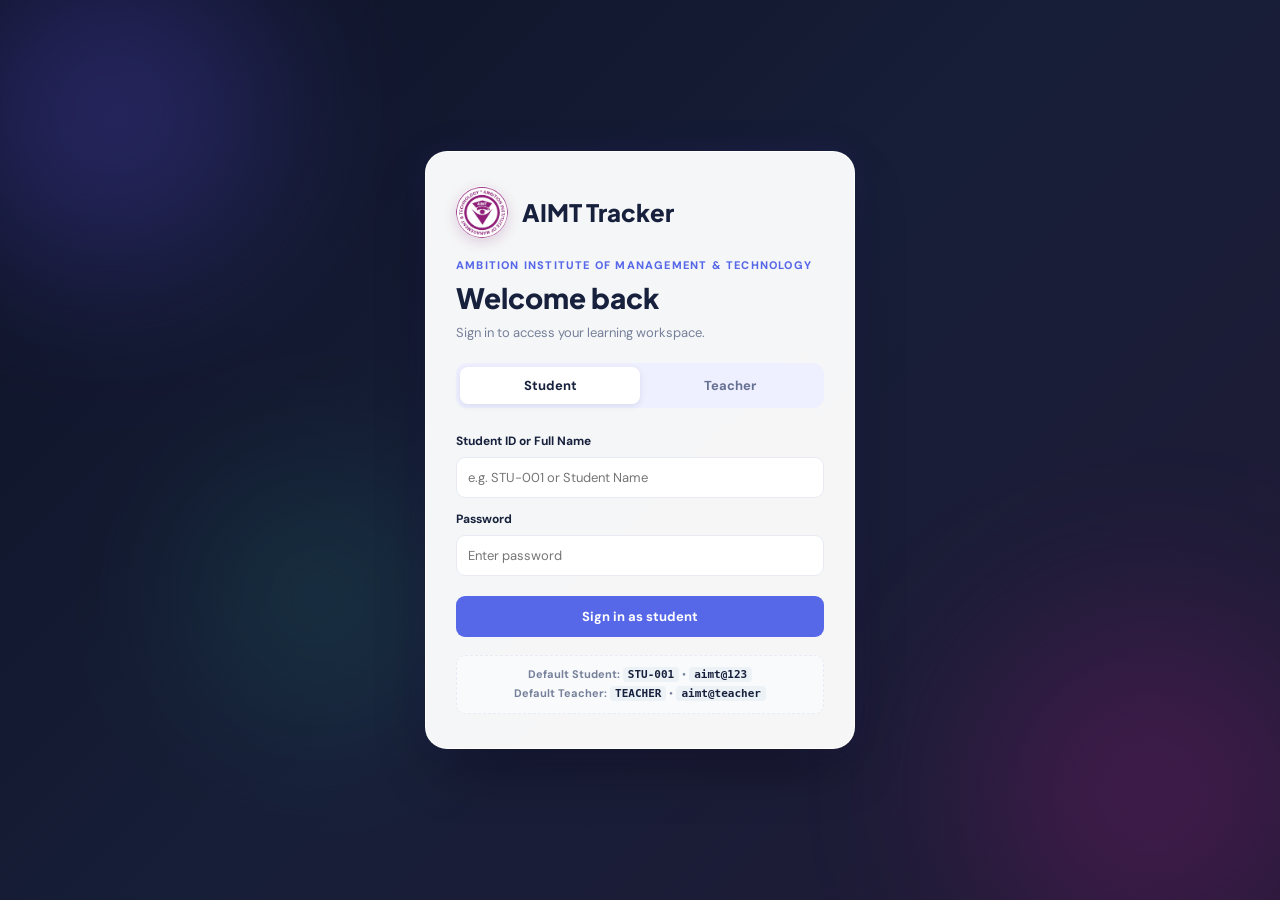
==== index.html @ 56b43226 "feat: add mobile responsive navigation, touch optimization, security hardening and test isolation" ====
<!doctype html>
<html lang="en">

<head>
  <meta charset="UTF-8" />
  <meta name="viewport" content="width=device-width, initial-scale=1.0" />
  <title>AIMT Tracker | Student Progress Portal</title>
  <link rel="icon" type="image/jpeg" href="logo.jpg">
  <link rel="preconnect" href="https://fonts.googleapis.com">
  <link rel="preconnect" href="https://fonts.gstatic.com" crossorigin>
  <link
    href="https://fonts.googleapis.com/css2?family=DM+Sans:wght@400;500;600;700&family=Plus+Jakarta+Sans:wght@600;700;800&display=swap"
    rel="stylesheet">
  <link rel="stylesheet" href="Style.css">
  <script src="Script.js" defer></script>
</head>

<body>
  <section class="login-screen" id="login-screen">
    <div class="login-bg-shapes">
      <div class="login-orb orb-1"></div>
      <div class="login-orb orb-2"></div>
      <div class="login-orb orb-3"></div>
    </div>
    <div class="login-panel" id="login-card">
      <div class="brand login-brand">
        <img src="logo.jpg" alt="AIMT Logo" class="brand-logo login-logo">
        <span>AIMT Tracker</span>
      </div>
      <p class="login-kicker">AMBITION INSTITUTE OF MANAGEMENT & TECHNOLOGY</p>
      <h1>Welcome back</h1>
      <p class="login-sub">Sign in to access your learning workspace.</p>
      <div class="login-role-switch" aria-label="Choose your portal">
        <button class="active" type="button" data-login-role="student">Student</button>
        <button type="button" data-login-role="teacher">Teacher</button>
      </div>
      <div class="login-alert" id="login-alert" style="display:none;"></div>
      <form id="login-form">
        <label for="login-name" id="login-name-label">Student ID or Full Name</label>
        <input id="login-name" type="text" placeholder="e.g. STU-001 or Student Name" autocomplete="username" required>
        <label for="login-password">Password</label>
        <input id="login-password" type="password" placeholder="Enter password" autocomplete="current-password" required>
        <button class="login-button" id="login-submit-btn" type="submit">
          <span id="login-btn-text">Sign in as student</span>
        </button>
      </form>
      <div class="login-credentials-hint">
        <div><strong>Default Student:</strong> <code>STU-001</code> &bull; <code>aimt@123</code></div>
        <div style="margin-top:2px;"><strong>Default Teacher:</strong> <code>TEACHER</code> &bull; <code>aimt@teacher</code></div>
      </div>
    </div>
  </section>
  <div class="shell">
    <aside>
      <div class="brand">
        <img src="logo.jpg" alt="AIMT Logo" class="brand-logo">
        <span>AIMT Tracker</span>
      </div>
      <div class="portal-badge" id="portal-badge">
        <span class="portal-badge-role" id="portal-role-label">STUDENT PORTAL</span>
        <span class="portal-badge-name" id="portal-user-name">Welcome</span>
      </div>
      <div class="nav-label student-only">Student Workspace</div>
      <nav class="nav student-only"><button class="active" data-page="dashboard"><span>▦</span><span>Dashboard</span></button><button
          data-page="courses"><span>▤</span><span>My Courses</span></button><button
          data-page="calendar"><span>◷</span><span>Attendance</span></button><button
          data-page="results"><span>◈</span><span>Results</span></button></nav>
      <div class="nav-label teacher-only" style="display:none">Teacher Workspace</div>
      <nav class="nav teacher-only" style="display:none"><button class="active"
          data-page="students"><span>♙</span><span>Students</span></button><button
          data-page="teacher-courses"><span>▤</span><span>Courses</span></button><button
          data-page="topic-manager"><span>☷</span><span>Manage Topics</span></button><button
          data-page="reports"><span>◫</span><span>Reports</span></button><button
          data-page="schedule-manager"><span>◷</span><span>Class Schedule</span></button></nav>
      <div class="help"><b>Need assistance?</b>Talk to the AIMT institute office for account or course support.<br><a
          href="#">Contact support →</a></div>
    </aside>
    <main>
      <!-- Mobile Top Bar for Phone / Tablet -->
      <header class="mobile-header">
        <div class="mobile-header-brand">
          <img src="logo.jpg" alt="AIMT Logo" class="mobile-brand-logo">
          <div class="mobile-brand-info">
            <span class="mobile-brand-title">AIMT Tracker</span>
            <span class="mobile-role-pill" id="mobile-role-pill">STUDENT</span>
          </div>
        </div>
        <div class="mobile-header-actions">
          <button class="mobile-action-btn" id="mobile-btn-password" title="Change Password" aria-label="Change Password">🔑</button>
          <button class="mobile-action-btn mobile-logout-btn" id="mobile-btn-logout" title="Log out" aria-label="Log out">🚪</button>
          <div class="mini-avatar mobile-user-avatar" id="mobile-avatar">ST</div>
        </div>
      </header>

      <header class="top">
        <div>
          <div class="crumb" id="crumb">Student portal / Overview</div>
          <h1 id="title">Welcome!</h1>
        </div>
        <div class="top-actions">
          <button class="top-action-btn" id="btn-open-change-password" title="Change Password">🔑 Password</button>
          <button class="logout-button" id="logout-button">Log out</button>
          <button class="bell">♧</button>
          <div class="avatar" id="avatar">--</div>
        </div>
      </header>
      <section id="dashboard" class="page active student-page">
        <div class="hero">
          <div>
            <h2>Keep up the brilliant work!</h2>
            <p id="student-progress-summary">You have completed 0% of your enrolled course plans.</p>
          </div>
          <div class="hero-chip"><strong id="student-overall-avg">0.0 / 10</strong><span>Overall average</span></div>
        </div>
        <div class="metrics">
          <div class="metric">
            <div class="metric-head"><label>Overall Progress</label>
              <div class="ico">↗</div>
            </div><strong id="metric-progress">0%</strong><small id="metric-progress-sub">No progress yet</small>
          </div>
          <div class="metric">
            <div class="metric-head"><label>Attendance</label>
              <div class="ico">✓</div>
            </div><strong id="metric-attendance">--%</strong><small id="metric-attendance-sub">No attendance logged</small>
          </div>
          <div class="metric">
            <div class="metric-head"><label>Assignments</label>
              <div class="ico">▣</div>
            </div><strong id="metric-assignments">0</strong><small class="neutral" id="metric-assignments-sub">submissions</small>
          </div>
          <div class="metric">
            <div class="metric-head"><label>Next Assessment</label>
              <div class="ico">◷</div>
            </div><strong id="metric-next-assessment">None</strong><small class="neutral" id="metric-next-assessment-sub">Upcoming</small>
          </div>
        </div>
        <article class="card today-class-card">
          <div class="section-row"><div><h3 class="card-title">Today’s classes</h3><p class="card-sub">Your teacher’s scheduled lessons for today.</p></div><button class="link" data-page="courses">Open courses</button></div>
          <div id="student-schedule"></div>
        </article>
        <article class="card notice-board-card" style="margin-top:22px;">
          <div class="section-row" style="margin-bottom:14px;">
            <div>
              <div style="display:flex;align-items:center;gap:8px;">
                <span style="font-size:18px;">📢</span>
                <h3 class="card-title" style="margin:0;">AIMT Notice Board</h3>
              </div>
              <p class="card-sub" style="margin:2px 0 0;">Official circulars, exam dates, and institute notices</p>
            </div>
            <span class="badge" id="student-notice-count" style="background:var(--blue-soft);color:var(--blue);font-weight:700;">0 Notices</span>
          </div>
          <div class="notice-board-list" id="student-notice-list"></div>
        </article>
        <div class="dashboard-grid">
          <article class="card">
            <div class="section-row">
              <div>
                <h3 class="card-title">Course progress</h3>
                <p class="card-sub">Your current learning journey</p>
              </div><button class="link" data-page="courses">View all</button>
            </div>
            <div id="dashboard-course-list"></div>
          </article>
          <article class="card">
            <h3 class="card-title">Weekly engagement</h3>
            <p class="card-sub">Study time over the last 7 days</p>
            <div class="chart">
              <div class="bar-wrap">
                <div class="bar" style="height:42%"></div><span>Mon</span>
              </div>
              <div class="bar-wrap">
                <div class="bar" style="height:62%"></div><span>Tue</span>
              </div>
              <div class="bar-wrap">
                <div class="bar" style="height:49%"></div><span>Wed</span>
              </div>
              <div class="bar-wrap">
                <div class="bar" style="height:75%"></div><span>Thu</span>
              </div>
              <div class="bar-wrap">
                <div class="bar current" style="height:92%"></div><span>Fri</span>
              </div>
              <div class="bar-wrap">
                <div class="bar" style="height:35%"></div><span>Sat</span>
              </div>
              <div class="bar-wrap">
                <div class="bar" style="height:21%"></div><span>Sun</span>
              </div>
            </div>
            <div class="legend"><span><i class="dot"></i>This week</span><span><i class="dot gray"></i>Previous
                pattern</span></div>
            <div class="notice" id="dashboard-notice"><b>Notice:</b> Check your class schedule for upcoming lessons and assignments.</div>
          </article>
        </div>
      </section>
      <section id="courses" class="page student-page">
        <div class="card">
          <h3 class="card-title">My courses</h3>
          <p class="card-sub">Select a course to see your completed, current, and upcoming topics.</p>
          <div id="course-list"></div>
        </div>
      </section>
      <section id="course-detail" class="page student-page">
        <button class="back-link" data-page="courses">← Back to my courses</button>
        <div id="course-detail-content"></div>
      </section>
      <section id="calendar" class="page student-page">
        <div class="card">
          <h3 class="card-title">Attendance record</h3>
          <p class="card-sub" id="calendar-attendance-sub">Monthly attendance summary</p>
          <div class="chart" style="height:220px">
            <div class="bar-wrap">
              <div class="bar current" id="att-bar-1" style="height:0%"></div><span>Week 1</span>
            </div>
            <div class="bar-wrap">
              <div class="bar current" id="att-bar-2" style="height:0%"></div><span>Week 2</span>
            </div>
            <div class="bar-wrap">
              <div class="bar current" id="att-bar-3" style="height:0%"></div><span>Week 3</span>
            </div>
            <div class="bar-wrap">
              <div class="bar current" id="att-bar-4" style="height:0%"></div><span>Week 4</span>
            </div>
          </div>
        </div>
      </section>
      <section id="results" class="page student-page">
        <div class="card table-card">
          <div class="table-top">
            <div>
              <h3 class="card-title">Assessment results</h3>
              <p class="card-sub">Your most recent marked assessments</p>
            </div>
          </div>
          <table>
            <thead>
              <tr>
                <th>Assessment</th>
                <th>Course</th>
                <th>Score</th>
                <th>Grade</th>
                <th>Feedback</th>
              </tr>
            </thead>
            <tbody id="assessment-results-body">
              <tr>
                <td colspan="5" style="text-align:center;padding:24px;color:var(--muted);">No assessment results recorded yet.</td>
              </tr>
            </tbody>
          </table>
        </div>
      </section>
      <section id="students" class="page teacher-page">
        <div class="teacher-summary">
          <div class="summary"><span>Total active students</span><strong id="teacher-total-students">0</strong></div>
          <div class="summary"><span>Average attendance</span><strong id="teacher-avg-attendance">--%</strong></div>
          <div class="summary"><span>Attention needed</span><strong id="teacher-attention-count" style="color:var(--orange)">0</strong></div>
        </div>
        <article class="card" id="add-student-card" style="display:none;margin-bottom:22px;">
          <h3 class="card-title">Register a new student</h3>
          <p class="card-sub">Enter the student’s real details to create their profile.</p>
          <form id="create-student-form" class="detail-form">
            <label class="field-label" for="new-student-name">Student full name</label>
            <input class="form-input" id="new-student-name" placeholder="e.g. Rahul Verma" required>
            <label class="field-label" for="new-student-attendance">Initial attendance %</label>
            <input class="form-input" id="new-student-attendance" type="number" min="0" max="100" value="100" required>
            <label class="field-label">Enroll in courses</label>
            <div class="enrollment-list" id="new-student-enrollments"></div>
            <div style="display:flex;gap:10px;margin-top:10px;">
              <button class="confirm-button" type="submit">Save student</button>
              <button class="secondary-button" id="btn-cancel-add-student" type="button" style="margin-top:0;">Cancel</button>
            </div>
          </form>
        </article>
        <div class="card table-card">
          <div class="table-top">
            <div>
              <h3 class="card-title">Student progress</h3>
              <p class="card-sub">Monitor current course performance</p>
            </div>
            <div class="filters">
              <button class="confirm-button" id="btn-add-student-toggle" type="button" style="width:auto;padding:8px 14px;white-space:nowrap;">+ Add Student</button>
              <input class="search" id="search" placeholder="Search student...">
              <select class="select" id="course-filter">
                <option>All courses</option>
              </select>
            </div>
          </div>
          <table>
            <thead>
              <tr>
                <th>Student</th>
                <th>Course</th>
                <th>Progress</th>
                <th>Attendance</th>
                <th>Status</th>
                <th style="text-align:center;">Action</th>
              </tr>
            </thead>
            <tbody id="student-table"></tbody>
          </table>
        </div>
      </section>
      <section id="student-detail" class="page teacher-page">
        <button class="back-link" data-page="students">← Back to students</button>
        <div class="topic-manager-grid">
          <article class="card">
            <h3 class="card-title" id="student-detail-title">Student details</h3>
            <p class="card-sub">Changes on this page apply only to this student.</p>
            <div id="student-detail-alert" class="login-alert" style="display:none;margin:12px 0;"></div>
            <form id="student-detail-form" class="detail-form">
              <input type="hidden" id="detail-student-id">
              <label class="field-label" for="detail-student-name">Student name</label>
              <input class="form-input" id="detail-student-name" required>
              <label class="field-label" for="detail-attendance">Attendance</label>
              <input class="form-input" id="detail-attendance" type="number" min="0" max="100" required>
              <label class="field-label">Assigned courses</label>
              <div class="enrollment-list" id="detail-enrollments"></div>
              <div style="display:flex;gap:10px;margin-top:14px;">
                <button class="confirm-button" id="btn-save-student-changes" type="submit">Save student changes</button>
                <button class="secondary-button" id="btn-cancel-student-detail" type="button" style="margin-top:0;background:#f8fafc;color:var(--ink);border-color:var(--line);">Cancel</button>
              </div>
            </form>
          </article>
          <article class="card">
            <h3 class="card-title">Individual schedule override</h3>
            <p class="card-sub">Overrides only this student. The course schedule remains unchanged for everyone else.</p>
            <form id="student-override-form" class="detail-form">
              <label class="field-label" for="override-course">Course</label>
              <select class="select manager-select" id="override-course"></select>
              <label class="field-label" for="override-day">Class day</label>
              <select class="select manager-select" id="override-day"><option>Monday</option><option>Tuesday</option><option>Wednesday</option><option>Thursday</option><option>Friday</option><option>Saturday</option></select>
              <label class="field-label" for="override-time">Class time</label>
              <input class="form-input" id="override-time" type="time" required>
              <button class="confirm-button" type="submit">Save individual schedule</button>
              <button class="secondary-button" id="clear-override" type="button">Use course schedule again</button>
            </form>
          </article>
        </div>
      </section>
      <section id="reports" class="page teacher-page">
        <div class="dashboard-grid">
          <article class="card">
            <h3 class="card-title">Class performance</h3>
            <p class="card-sub">Average score by course</p>
            <div id="reports-course-list">
              <p class="empty-state">No courses added yet.</p>
            </div>
          </article>
          <article class="card">
            <h3 class="card-title">Report actions</h3>
            <p class="card-sub">Create and share progress reports with parents.</p><button
              style="background:var(--blue);color:#fff;border:0;border-radius:9px;padding:11px 15px;font:700 13px 'DM Sans';cursor:pointer">Generate
              monthly report</button>
            <div class="notice" id="teacher-attention-notice" style="margin-top:22px"><b>All students</b> are currently on track.</div>
          </article>
        </div>
        <article class="card" style="margin-top:23px">
          <h3 class="card-title">Latest student learning confirmations</h3>
          <p class="card-sub">Read the topics students finished and their comments about each class.</p>
          <div class="confirmation-list" id="teacher-confirmations"></div>
        </article>
        <article class="card" style="margin-top:23px;">
          <div class="section-row" style="margin-bottom:14px;">
            <div>
              <div style="display:flex;align-items:center;gap:8px;">
                <span style="font-size:18px;">📢</span>
                <h3 class="card-title" style="margin:0;">Institute Notice Board Manager</h3>
              </div>
              <p class="card-sub" style="margin:2px 0 0;">Publish circulars and announcements visible to all students.</p>
            </div>
            <button class="confirm-button" id="btn-toggle-post-notice" type="button" style="width:auto;padding:7px 14px;white-space:nowrap;">+ Post Notice</button>
          </div>
          <article class="card" id="post-notice-card" style="display:none;margin-bottom:18px;background:#fbfcfe;border:1px solid var(--line);">
            <h4 style="margin:0 0 6px;font-size:14px;">Publish New Announcement</h4>
            <form id="post-notice-form" class="detail-form">
              <label class="field-label" for="notice-title">Notice Title</label>
              <input class="form-input" id="notice-title" placeholder="e.g. Schedule for Mid-Term Exams" required>
              <div style="display:grid;grid-template-columns:1fr 1fr;gap:10px;">
                <div>
                  <label class="field-label" for="notice-category">Category</label>
                  <select class="select manager-select" id="notice-category" style="margin:4px 0 0;">
                    <option value="Academic">Academic</option>
                    <option value="Urgent">Urgent</option>
                    <option value="Holiday">Holiday</option>
                    <option value="Event">Event</option>
                  </select>
                </div>
                <div>
                  <label class="field-label" for="notice-author">Issued By</label>
                  <input class="form-input" id="notice-author" value="AIMT Faculty" required>
                </div>
              </div>
              <label class="field-label" for="notice-content">Notice Content / Instructions</label>
              <textarea class="form-input" id="notice-content" placeholder="Full circular text for students..." required rows="3"></textarea>
              <div style="display:flex;gap:10px;margin-top:8px;">
                <button class="confirm-button" type="submit" style="width:auto;padding:8px 18px;">Publish to Board</button>
                <button class="secondary-button" id="btn-cancel-notice" type="button" style="width:auto;margin:0;padding:8px 14px;">Cancel</button>
              </div>
            </form>
          </article>
          <div class="notice-board-list" id="teacher-notice-list"></div>
        </article>
      </section>
      <section id="teacher-courses" class="page teacher-page">
        <div class="section-row" style="margin-bottom:18px;">
          <div>
            <h2 style="margin:0;font-size:20px;">Courses Management</h2>
            <p class="card-sub" style="margin:4px 0 0;">Create new courses, manage offerings, or remove inactive courses.</p>
          </div>
          <button class="confirm-button" id="btn-create-course-toggle" type="button" style="width:auto;padding:8px 16px;">+ Create New Course</button>
        </div>
        <article class="card" id="create-course-card" style="display:none;margin-bottom:23px;">
          <h3 class="card-title">Create a new course</h3>
          <p class="card-sub">Define course name, subject code, and weekly schedule.</p>
          <form id="create-course-form" class="detail-form">
            <label class="field-label" for="new-course-name">Course name</label>
            <input class="form-input" id="new-course-name" placeholder="e.g. Diploma in Computer Applications" required>
            <label class="field-label" for="new-course-code">Course code / Short name</label>
            <input class="form-input" id="new-course-code" placeholder="e.g. DCA" required>
            <label class="field-label" for="new-course-desc">Description</label>
            <textarea class="form-input" id="new-course-desc" placeholder="Brief summary of skills or subjects covered."></textarea>
            <div style="display:grid;grid-template-columns:1fr 1fr;gap:12px;">
              <div>
                <label class="field-label" for="new-course-day">Class day</label>
                <select class="select manager-select" id="new-course-day">
                  <option>Monday</option>
                  <option>Tuesday</option>
                  <option>Wednesday</option>
                  <option>Thursday</option>
                  <option>Friday</option>
                  <option>Saturday</option>
                  <option>Sunday</option>
                </select>
              </div>
              <div>
                <label class="field-label" for="new-course-time">Class time</label>
                <input class="form-input" id="new-course-time" type="time" value="10:00" required>
              </div>
            </div>
            <label class="field-label" style="margin-top:10px;">Enroll students immediately (optional)</label>
            <div class="enrollment-list" id="new-course-enrollments" style="max-height:140px;overflow-y:auto;border:1px solid var(--line);border-radius:9px;padding:8px;background:#fcfdff;"></div>
            <div style="display:flex;gap:10px;margin-top:14px;">
              <button class="confirm-button" type="submit">Save course</button>
              <button class="secondary-button" id="btn-cancel-create-course" type="button" style="margin-top:0;">Cancel</button>
            </div>
          </form>
        </article>
        <article class="card">
          <div class="table-top">
            <div>
              <h3 class="card-title">All Registered Courses</h3>
              <p class="card-sub" id="teacher-courses-count">All courses currently active in AIMT Tracker</p>
            </div>
          </div>
          <div id="teacher-course-cards" class="teacher-courses-grid"></div>
        </article>
      </section>
      <section id="topic-manager" class="page teacher-page">
        <div class="section-row" style="margin-bottom:18px;">
          <div><h2 style="margin:0;font-size:20px;">Curriculum & Topic Manager</h2><p class="card-sub" style="margin:4px 0 0;">Add, review, or reorder topics and manage student batch enrollments.</p></div>
        </div>
        <div class="topic-manager-grid">
          <article class="card">
            <h3 class="card-title">Manage course topics</h3>
            <p class="card-sub">Add, review, or remove topics that students see in their course plan.</p>
            <label class="field-label" for="teacher-course">Course</label>
            <select class="select manager-select" id="teacher-course"></select>
            <div class="teacher-topic-list" id="teacher-topic-list"></div>
          </article>
          <article class="card add-topic-card">
            <h3 class="card-title">Add a topic</h3>
            <p class="card-sub">Choose where the topic should appear in the student’s course path.</p>
            <form id="add-topic-form">
              <label class="field-label" for="topic-name">Topic name</label>
              <input class="form-input" id="topic-name" required placeholder="Example: Excel pivot tables">
              <label class="field-label" for="topic-description">What will students learn?</label>
              <textarea class="form-input" id="topic-description" required placeholder="Brief description of the methods or skills."></textarea>
              <label class="field-label" for="topic-status">Topic status</label>
              <select class="select manager-select" id="topic-status">
                <option value="upcoming">Upcoming</option>
                <option value="current">Current topic</option>
                <option value="completed">Completed</option>
              </select>
              <button class="confirm-button" type="submit">Add topic</button>
            </form>
          </article>
        </div>
        <div class="topic-manager-grid manager-bottom">
          <article class="card add-topic-card">
            <h3 class="card-title">Course information</h3>
            <p class="card-sub">Shared details visible to every student enrolled in this course.</p>
            <form id="course-settings-form">
              <label class="field-label" for="course-description">Description</label>
              <textarea class="form-input" id="course-description"></textarea>
              <label class="field-label" for="course-announcement">Course announcement</label>
              <textarea class="form-input" id="course-announcement"></textarea>
              <label class="field-label" for="course-day">Default class day</label>
              <select class="select manager-select" id="course-day"><option>Monday</option><option>Tuesday</option><option>Wednesday</option><option>Thursday</option><option>Friday</option><option>Saturday</option></select>
              <label class="field-label" for="course-time">Default class time</label>
              <input class="form-input" id="course-time" type="time" required>
              <button class="confirm-button" type="submit">Save course changes</button>
            </form>
          </article>
          <article class="card batch-manager-card">
            <div class="batch-header">
              <div>
                <h3 class="card-title">Batch Student Enrollments</h3>
                <p class="card-sub" id="enrollment-count">Manage student enrollments for selected course</p>
              </div>
              <div class="batch-badges">
                <span class="badge" id="batch-enrolled-badge" style="background:#e0f2fe;color:#0369a1;font-weight:700;">0 Enrolled</span>
                <span class="badge" id="batch-available-badge" style="background:#f1f5f9;color:#475569;font-weight:700;">0 Available</span>
              </div>
            </div>

            <div id="batch-action-alert" class="login-alert" style="display:none;margin:10px 0;"></div>

            <!-- Tab Switcher -->
            <div class="batch-tabs">
              <button type="button" class="batch-tab active" data-batch-tab="enrolled" id="tab-batch-enrolled">
                <span>Enrolled in Course</span>
                <span class="batch-tab-count" id="count-batch-enrolled">0</span>
              </button>
              <button type="button" class="batch-tab" data-batch-tab="available" id="tab-batch-available">
                <span>Available to Enroll</span>
                <span class="batch-tab-count" id="count-batch-available">0</span>
              </button>
            </div>

            <!-- Search and Bulk Action Toolbar -->
            <div class="batch-toolbar">
              <input class="search manager-search" id="batch-search" placeholder="Search by student name or ID (e.g. STU-001)...">
              <div class="batch-toolbar-actions">
                <button type="button" class="batch-select-btn" id="btn-batch-select-all" title="Select all visible students">Select All</button>
                <button type="button" class="batch-select-btn" id="btn-batch-deselect-all" title="Deselect all">Deselect</button>
              </div>
            </div>

            <!-- Enrolled Students Panel -->
            <div class="batch-panel" id="panel-batch-enrolled">
              <div class="enrollment-list batch-list" id="batch-enrolled-list"></div>
              <button class="secondary-button" id="remove-enrolled" type="button" style="margin-top:12px;">
                ✕ Remove Selected from Course
              </button>
            </div>

            <!-- Available Students Panel -->
            <div class="batch-panel" id="panel-batch-available" style="display:none;">
              <div class="enrollment-list batch-list" id="batch-available-list"></div>
              <button class="confirm-button" id="add-enrolled" type="button" style="margin-top:12px;">
                + Add Selected to Course
              </button>
            </div>
          </article>
        </div>
      </section>
      <section id="schedule-manager" class="page teacher-page">
        <div class="topic-manager-grid">
          <article class="card">
            <h3 class="card-title">Class schedule</h3>
            <p class="card-sub">These lessons are shown to students in their dashboard and course pages.</p>
            <div class="teacher-schedule-list" id="teacher-schedule-list"></div>
          </article>
          <article class="card add-topic-card">
            <h3 class="card-title">Schedule a class</h3>
            <p class="card-sub">Set the course, topic, date, and time for your next lesson.</p>
            <form id="add-schedule-form">
              <label class="field-label" for="schedule-course">Course</label>
              <select class="select manager-select" id="schedule-course"></select>
              <label class="field-label" for="schedule-topic">Topic</label>
              <select class="select manager-select" id="schedule-topic"></select>
              <label class="field-label" for="schedule-date">Class date</label>
              <input class="form-input" id="schedule-date" type="date" required>
              <label class="field-label" for="schedule-time">Class time</label>
              <input class="form-input" id="schedule-time" type="time" value="10:00" required>
              <button class="confirm-button" type="submit">Add to schedule</button>
            </form>
          </article>
        </div>
      </section>
    </main>

    <!-- Mobile Bottom Navigation Bar -->
    <nav class="mobile-bottom-nav" aria-label="Mobile Navigation">
      <!-- Student Mobile Tabs -->
      <button class="mobile-nav-item student-only active" data-page="dashboard" type="button">
        <span class="mobile-nav-icon">▦</span>
        <span class="mobile-nav-label">Home</span>
      </button>
      <button class="mobile-nav-item student-only" data-page="courses" type="button">
        <span class="mobile-nav-icon">▤</span>
        <span class="mobile-nav-label">Courses</span>
      </button>
      <button class="mobile-nav-item student-only" data-page="calendar" type="button">
        <span class="mobile-nav-icon">◷</span>
        <span class="mobile-nav-label">Attendance</span>
      </button>
      <button class="mobile-nav-item student-only" data-page="results" type="button">
        <span class="mobile-nav-icon">◈</span>
        <span class="mobile-nav-label">Results</span>
      </button>
      <button class="mobile-nav-item student-only" id="mobile-nav-security" type="button" title="Change Password">
        <span class="mobile-nav-icon">🔑</span>
        <span class="mobile-nav-label">Security</span>
      </button>

      <!-- Teacher Mobile Tabs -->
      <button class="mobile-nav-item teacher-only active" data-page="students" type="button" style="display:none">
        <span class="mobile-nav-icon">♙</span>
        <span class="mobile-nav-label">Students</span>
      </button>
      <button class="mobile-nav-item teacher-only" data-page="teacher-courses" type="button" style="display:none">
        <span class="mobile-nav-icon">▤</span>
        <span class="mobile-nav-label">Courses</span>
      </button>
      <button class="mobile-nav-item teacher-only" data-page="topic-manager" type="button" style="display:none">
        <span class="mobile-nav-icon">☷</span>
        <span class="mobile-nav-label">Topics</span>
      </button>
      <button class="mobile-nav-item teacher-only" data-page="reports" type="button" style="display:none">
        <span class="mobile-nav-icon">◫</span>
        <span class="mobile-nav-label">Reports</span>
      </button>
      <button class="mobile-nav-item teacher-only" data-page="schedule-manager" type="button" style="display:none">
        <span class="mobile-nav-icon">◷</span>
        <span class="mobile-nav-label">Schedule</span>
      </button>
    </nav>
  </div>

  <div class="modal-backdrop" id="course-students-modal" style="display:none;">
    <div class="modal-box">
      <div class="modal-header">
        <div>
          <span class="badge course-badge" id="modal-course-badge">COURSE</span>
          <h2 class="modal-title" id="modal-course-name">Course Students</h2>
          <p class="card-sub" id="modal-course-sub" style="margin:2px 0 0;">Add or remove enrolled students for this course.</p>
        </div>
        <button class="modal-close-btn" id="btn-close-students-modal" type="button">✕</button>
      </div>
      <div class="modal-body">
        <div class="modal-section add-student-section">
          <label class="field-label" style="font-weight:700;color:var(--ink);">Enroll a Student</label>
          <div style="display:flex;gap:10px;align-items:center;margin-top:6px;">
            <select class="select" id="modal-available-students-select" style="margin:0;flex:1;"></select>
            <button class="confirm-button" id="btn-modal-enroll-student" type="button" style="width:auto;white-space:nowrap;padding:10px 18px;">
              + Enroll
            </button>
          </div>
        </div>
        <div class="modal-section" style="margin-top:22px;">
          <div style="display:flex;justify-content:space-between;align-items:center;margin-bottom:10px;">
            <label class="field-label" style="font-weight:700;color:var(--ink);margin:0;">Currently Enrolled Students</label>
            <span class="badge" id="modal-enrolled-count" style="background:var(--blue-soft);color:var(--blue);font-size:11px;">0 Students</span>
          </div>
          <div class="modal-students-list" id="modal-enrolled-students-list"></div>
        </div>
      </div>
      <div class="modal-footer">
        <button class="confirm-button" id="btn-done-students-modal" type="button" style="width:auto;padding:9px 24px;">Done</button>
      </div>
    </div>
  </div>

  <div class="modal-backdrop" id="change-password-modal" style="display:none;">
    <div class="modal-box" style="max-width:440px;">
      <div class="modal-header">
        <div>
          <span class="badge" style="background:var(--blue-soft);color:var(--blue);font-weight:700;">SECURITY</span>
          <h2 class="modal-title">Change Password</h2>
          <p class="card-sub" style="margin:2px 0 0;" id="change-pw-sub">Update your account login password.</p>
        </div>
        <button class="modal-close-btn" id="btn-close-change-pw-modal" type="button">✕</button>
      </div>
      <form id="change-password-form" class="modal-body">
        <div id="change-pw-alert" class="login-alert" style="display:none;margin-bottom:12px;"></div>
        
        <label class="field-label" for="current-pw">Current Password</label>
        <input class="form-input" id="current-pw" type="password" placeholder="Enter current password" required>

        <label class="field-label" for="new-pw" style="margin-top:10px;">New Password</label>
        <input class="form-input" id="new-pw" type="password" placeholder="Minimum 6 characters" minlength="6" required>

        <label class="field-label" for="confirm-pw" style="margin-top:10px;">Confirm New Password</label>
        <input class="form-input" id="confirm-pw" type="password" placeholder="Re-enter new password" minlength="6" required>

        <p class="card-sub" style="margin-top:12px;font-size:11px;line-height:1.4;">
          🔒 Keep your credentials safe. You will need this new password the next time you sign in.
        </p>

        <div style="display:flex;gap:10px;margin-top:16px;">
          <button class="confirm-button" type="submit">Save New Password</button>
          <button class="secondary-button" id="btn-cancel-change-pw" type="button" style="margin-top:0;">Cancel</button>
        </div>
      </form>
    </div>
  </div>

</body>

</html>
---- Style.css ----
:root {
    --ink: #17213d;
    --muted: #76809a;
    --line: #e8ebf3;
    --paper: #fff;
    --bg: #f6f8fc;
    --blue: #5668e8;
    --blue-soft: #eef0ff;
    --green: #28b487;
    --orange: #ff9e4a;
    --red: #ec6d72;
    --shadow: 0 16px 40px rgba(35, 48, 92, .08)
}

* {
    box-sizing: border-box
}

body {
    margin: 0;
    background: var(--bg);
    color: var(--ink);
    font-family: 'DM Sans', sans-serif
}

.shell {
    display: grid;
    grid-template-columns: 248px 1fr;
    min-height: 100vh
}

aside {
    background: #202846;
    color: #d4daf4;
    padding: 27px 18px;
    display: flex;
    flex-direction: column;
    gap: 28px
}

.brand {
    font-family: 'Plus Jakarta Sans';
    font-weight: 800;
    font-size: 19px;
    color: white;
    display: flex;
    align-items: center;
    gap: 12px;
    padding: 0 4px;
}

.brand-logo {
    width: 36px;
    height: 36px;
    border-radius: 50%;
    object-fit: contain;
    background: #ffffff;
    box-shadow: 0 2px 8px rgba(0, 0, 0, 0.2);
    flex-shrink: 0;
}

.brand-mark {
    width: 29px;
    height: 29px;
    border-radius: 9px;
    background: linear-gradient(135deg, #8d9cff, #5869ed);
    display: grid;
    place-items: center;
    font-size: 16px
}

.portal-badge {
    background: #2b3558;
    border: 1px solid rgba(255, 255, 255, 0.08);
    border-radius: 12px;
    padding: 10px 14px;
    display: flex;
    flex-direction: column;
    gap: 4px;
}

.portal-badge-role {
    font-size: 10px;
    font-weight: 700;
    text-transform: uppercase;
    letter-spacing: 1.2px;
    color: #8d9cff;
}

.portal-badge-name {
    font-size: 14px;
    font-weight: 700;
    color: #ffffff;
    white-space: nowrap;
    overflow: hidden;
    text-overflow: ellipsis;
}

.nav-label {
    text-transform: uppercase;
    letter-spacing: 1.3px;
    font-size: 10px;
    font-weight: 700;
    color: #8390bf;
    padding: 0 11px;
    margin: 4px 0
}

.nav {
    display: grid;
    gap: 5px
}

.nav button {
    border: 0;
    background: transparent;
    color: #bbc4e6;
    padding: 11px 12px;
    text-align: left;
    border-radius: 9px;
    font: 500 14px 'DM Sans';
    cursor: pointer;
    display: flex;
    gap: 12px;
    align-items: center
}

.nav button.active,
.nav button:hover {
    background: #353f65;
    color: #fff
}

.help {
    margin-top: auto;
    background: #30395b;
    border-radius: 14px;
    padding: 15px;
    font-size: 12px;
    line-height: 1.55;
    color: #c0c9ec
}

.help b {
    display: block;
    color: #fff;
    font-size: 13px;
    margin-bottom: 4px
}

.help a {
    color: #aeb9ff;
    font-weight: 700;
    text-decoration: none
}

main {
    padding: 31px 42px 45px;
    max-width: 1540px;
    width: 100%;
    margin: auto
}

.top {
    display: flex;
    justify-content: space-between;
    align-items: center;
    margin-bottom: 30px
}

.crumb {
    font-size: 13px;
    color: var(--muted)
}

h1 {
    font: 800 27px 'Plus Jakarta Sans';
    margin: 5px 0 0
}

.top-actions {
    display: flex;
    gap: 13px;
    align-items: center
}

.bell {
    width: 39px;
    height: 39px;
    border: 1px solid var(--line);
    border-radius: 11px;
    background: white;
    cursor: pointer
}

.avatar {
    width: 39px;
    height: 39px;
    border-radius: 12px;
    background: #f3c9a4;
    color: #6c4530;
    display: grid;
    place-items: center;
    font-weight: 800;
    font-size: 13px
}

.page {
    display: none
}

.page.active {
    display: block
}

.hero {
    background: linear-gradient(105deg, #5769e7, #8c75e9);
    padding: 27px 31px;
    border-radius: 19px;
    color: white;
    display: flex;
    justify-content: space-between;
    align-items: center;
    overflow: hidden;
    position: relative;
    margin-bottom: 23px
}

.hero:after {
    content: '';
    width: 300px;
    height: 300px;
    border: 50px solid rgba(255, 255, 255, .1);
    border-radius: 50%;
    position: absolute;
    right: -95px;
    top: -190px
}

.hero h2 {
    font: 800 23px 'Plus Jakarta Sans';
    margin: 0 0 8px
}

.hero p {
    margin: 0;
    color: #e7e9ff;
    font-size: 14px
}

.hero-chip {
    z-index: 1;
    background: rgba(255, 255, 255, .16);
    border: 1px solid rgba(255, 255, 255, .24);
    border-radius: 12px;
    padding: 13px 17px;
    text-align: center
}

.hero-chip strong {
    font: 800 22px 'Plus Jakarta Sans';
    display: block
}

.hero-chip span {
    font-size: 11px;
    color: #e7e9ff
}

.metrics {
    display: grid;
    grid-template-columns: repeat(4, 1fr);
    gap: 17px;
    margin-bottom: 23px
}

.metric,
.card {
    background: white;
    border: 1px solid var(--line);
    box-shadow: 0 3px 10px rgba(22, 30, 61, .02);
    border-radius: 16px
}

.metric {
    padding: 18px
}

.metric-head {
    display: flex;
    justify-content: space-between;
    align-items: flex-start
}

.metric label {
    color: var(--muted);
    font-size: 12px;
    font-weight: 600
}

.metric .ico {
    width: 34px;
    height: 34px;
    display: grid;
    place-items: center;
    border-radius: 10px;
    background: var(--blue-soft);
    font-size: 17px
}

.metric:nth-child(2) .ico {
    background: #e7f8f2
}

.metric:nth-child(3) .ico {
    background: #fff4e7
}

.metric:nth-child(4) .ico {
    background: #fff0f1
}

.metric strong {
    display: block;
    font: 800 25px 'Plus Jakarta Sans';
    margin-top: 17px
}

.metric small {
    color: var(--green);
    font-weight: 700;
    font-size: 11px
}

.metric small.neutral {
    color: var(--muted)
}

.dashboard-grid {
    display: grid;
    grid-template-columns: 1.25fr .9fr;
    gap: 23px
}

.card {
    padding: 21px
}

.card-title {
    font: 700 16px 'Plus Jakarta Sans';
    margin: 0
}

.card-sub {
    color: var(--muted);
    font-size: 12px;
    margin: 5px 0 19px
}

.section-row {
    display: flex;
    justify-content: space-between;
    align-items: start
}

.link {
    border: 0;
    background: transparent;
    color: var(--blue);
    font: 700 12px 'DM Sans';
    cursor: pointer
}

.course {
    padding: 13px 0;
    border-bottom: 1px solid var(--line)
}

.course:last-child {
    border-bottom: 0;
    padding-bottom: 0
}

body:not(.authenticated) .shell { display: none }
body.authenticated .shell { display: grid }
body.authenticated .login-screen { display: none }

.login-screen {
    min-height: 100vh;
    display: grid;
    place-items: center;
    padding: 24px;
    background: linear-gradient(135deg, #0d1224 0%, #171e38 50%, #201a35 100%);
    position: relative;
    overflow: hidden;
}

/* Floating Ambient Orbs */
.login-bg-shapes {
    position: absolute;
    inset: 0;
    overflow: hidden;
    pointer-events: none;
}

.login-orb {
    position: absolute;
    border-radius: 50%;
    filter: blur(80px);
    opacity: 0.42;
    animation: floatOrb 12s ease-in-out infinite alternate;
}

.orb-1 {
    width: 380px;
    height: 380px;
    background: radial-gradient(circle, #5b4de0, transparent);
    top: -80px;
    left: -80px;
    animation-duration: 14s;
}

.orb-2 {
    width: 420px;
    height: 420px;
    background: radial-gradient(circle, #8a1d77, transparent);
    bottom: -100px;
    right: -80px;
    animation-duration: 18s;
}

.orb-3 {
    width: 280px;
    height: 280px;
    background: radial-gradient(circle, #28b487, transparent);
    bottom: 18%;
    left: 14%;
    opacity: 0.22;
    animation-duration: 11s;
}

@keyframes floatOrb {
    0% { transform: translate(0, 0) scale(1); }
    50% { transform: translate(35px, 25px) scale(1.08); }
    100% { transform: translate(-25px, 45px) scale(0.96); }
}

.login-panel {
    position: relative;
    z-index: 10;
    width: min(100%, 430px);
    background: rgba(255, 255, 255, 0.96);
    backdrop-filter: blur(20px);
    border: 1px solid rgba(255, 255, 255, 0.85);
    border-radius: 22px;
    padding: 34px 30px;
    box-shadow: 0 25px 60px -15px rgba(0, 0, 0, 0.45), 0 0 35px rgba(91, 77, 224, 0.12);
    animation: cardAppear 0.45s cubic-bezier(0.16, 1, 0.3, 1);
}

@keyframes cardAppear {
    0% { opacity: 0; transform: translateY(20px) scale(0.97); }
    100% { opacity: 1; transform: translateY(0) scale(1); }
}

.login-panel.has-error {
    animation: shakeCard 0.4s ease-in-out;
}

@keyframes shakeCard {
    0%, 100% { transform: translateX(0); }
    20%, 60% { transform: translateX(-8px); }
    40%, 80% { transform: translateX(8px); }
}

.login-alert {
    padding: 10px 14px;
    border-radius: 9px;
    font-size: 12px;
    font-weight: 600;
    margin-bottom: 16px;
    display: flex;
    align-items: center;
    gap: 8px;
    animation: fadeIn 0.2s ease-out;
}

.login-alert.alert-error {
    background: #fff5f5;
    color: #c53030;
    border: 1px solid #fed7d7;
}

.login-alert.alert-success {
    background: #f0fff4;
    color: #276749;
    border: 1px solid #c6f6d5;
}

.login-credentials-hint {
    margin-top: 18px;
    padding: 10px 12px;
    background: #f8fafc;
    border: 1px dashed var(--line);
    border-radius: 9px;
    text-align: center;
    color: var(--muted);
    font-size: 11px;
    line-height: 1.5;
}

.login-credentials-hint code {
    background: #edf2f7;
    color: var(--ink);
    padding: 1px 5px;
    border-radius: 4px;
    font-weight: 700;
}

.login-brand {
    color: var(--ink);
    padding: 0;
    margin-bottom: 20px;
    display: flex;
    align-items: center;
    gap: 14px;
}

.login-brand .brand-logo {
    width: 52px;
    height: 52px;
    box-shadow: 0 4px 14px rgba(124, 24, 109, 0.18);
}

.login-brand span {
    font-size: 24px;
    font-weight: 800;
    color: var(--ink);
}

.login-kicker { color: var(--blue); font-size: 11px; letter-spacing: 1.2px; font-weight: 800; margin: 0 0 8px }
.login-panel h1 { font-size: 28px; margin: 0 }
.login-sub { color: var(--muted); font-size: 13px; line-height: 1.5; margin: 8px 0 20px }
.login-role-switch { display: grid; grid-template-columns: 1fr 1fr; padding: 4px; border-radius: 11px; background: var(--blue-soft); margin-bottom: 20px }
.login-role-switch button { border: 0; background: transparent; color: #667092; border-radius: 8px; padding: 10px; cursor: pointer; font: 700 13px 'DM Sans'; transition: all 0.2s ease; }
.login-role-switch button.active { background: #fff; color: var(--ink); box-shadow: 0 2px 6px rgba(30, 42, 95, .1) }
#login-form { display: grid; gap: 8px }
#login-form label, .field-label { font-size: 12px; font-weight: 700; margin-top: 5px }
#login-form input, .form-input { border: 1px solid var(--line); border-radius: 9px; padding: 11px; font: 13px 'DM Sans'; color: var(--ink); outline-color: var(--blue) }
.login-button { margin-top: 12px; border: 0; border-radius: 9px; padding: 12px; background: var(--blue); color: #fff; cursor: pointer; font: 700 13px 'DM Sans'; transition: background 0.15s ease, transform 0.15s ease; }
.login-button:hover { background: #4556d6; }
.login-button:active { transform: scale(0.98); }
.login-note { color: var(--muted); font-size: 11px; text-align: center; margin: 18px 0 0 }
.logout-button { border: 1px solid var(--line); border-radius: 9px; background: #fff; color: var(--muted); padding: 8px 10px; font: 700 12px 'DM Sans'; cursor: pointer }

.top-action-btn {
    border: 1px solid var(--line);
    border-radius: 9px;
    background: #ffffff;
    color: var(--ink);
    padding: 8px 12px;
    font: 700 12px 'DM Sans';
    cursor: pointer;
    display: inline-flex;
    align-items: center;
    gap: 5px;
    transition: all 0.15s ease;
}

.top-action-btn:hover {
    background: var(--blue-soft);
    color: var(--blue);
    border-color: var(--blue);
}

.course-button {
    width: 100%;
    border: 0;
    background: transparent;
    color: inherit;
    font: inherit;
    cursor: pointer;
    text-align: left
}

.course-button:hover .course-name {
    color: var(--blue)
}

.course-arrow {
    color: var(--blue);
    font-weight: 700;
    margin-left: 12px
}

.back-link {
    border: 0;
    background: transparent;
    color: var(--blue);
    font: 700 13px 'DM Sans';
    cursor: pointer;
    padding: 0;
    margin: 0 0 14px
}

.course-detail-grid {
    display: grid;
    grid-template-columns: minmax(0, 1.45fr) minmax(270px, .75fr);
    gap: 23px
}

.course-overview {
    display: flex;
    align-items: center;
    justify-content: space-between;
    gap: 20px;
    margin-bottom: 20px
}

.course-overview h2 {
    font: 800 23px 'Plus Jakarta Sans';
    margin: 0
}

.course-overview p {
    color: var(--muted);
    font-size: 13px;
    margin: 6px 0 0
}

.progress-ring {
    min-width: 70px;
    height: 70px;
    border: 7px solid var(--blue-soft);
    border-top-color: var(--blue);
    border-right-color: var(--blue);
    border-radius: 50%;
    display: grid;
    place-items: center;
    font-weight: 800;
    color: var(--blue)
}

.topic-list {
    display: grid;
    gap: 10px
}

.topic-item {
    display: flex;
    gap: 12px;
    align-items: flex-start;
    padding: 14px;
    border: 1px solid var(--line);
    border-radius: 12px
}

.topic-icon {
    width: 25px;
    height: 25px;
    border-radius: 50%;
    display: grid;
    place-items: center;
    flex: 0 0 auto;
    font-size: 12px;
    font-weight: 800;
    background: #edf0f6;
    color: var(--muted)
}

.topic-item.completed .topic-icon { background: #e7f8f2; color: var(--green) }
.topic-item.current { border-color: #b9c2ff; background: #f8f9ff }
.topic-item.current .topic-icon { background: var(--blue); color: #fff }
.topic-copy { flex: 1 }
.topic-copy strong { font-size: 13px }
.topic-copy p { color: var(--muted); font-size: 12px; margin: 4px 0 0; line-height: 1.45 }
.topic-status { font-size: 10px; font-weight: 700; color: var(--muted); white-space: nowrap }
.topic-item.completed .topic-status { color: var(--green) }
.topic-item.current .topic-status { color: var(--blue) }

.checkin-card { align-self: start }
.checkin-date { color: var(--blue); font-size: 11px; font-weight: 700; margin: 6px 0 16px }
.learning-list { display: grid; gap: 9px; margin-bottom: 17px }
.learning-list label { display: flex; align-items: flex-start; gap: 9px; color: var(--ink); font-size: 12px; line-height: 1.4; cursor: pointer }
.learning-list input { accent-color: var(--blue); margin-top: 2px }
.confirm-button { width: 100%; border: 0; border-radius: 9px; padding: 11px; background: var(--blue); color: #fff; font: 700 12px 'DM Sans'; cursor: pointer }
.confirm-button:disabled { background: #b9c1df; cursor: not-allowed }
.checkin-success { background: #e7f8f2; border: 1px solid #c8eee1; border-radius: 10px; padding: 12px; color: #187d60; font-size: 12px; line-height: 1.45 }

.topic-manager-grid { display: grid; grid-template-columns: 1.25fr .75fr; gap: 23px }
.today-class-card { margin-bottom: 23px }
.schedule-row { display: flex; align-items: center; justify-content: space-between; gap: 14px; padding: 13px 0; border-bottom: 1px solid var(--line) }
.schedule-row:last-child { border-bottom: 0 }
.schedule-row strong { display: block; font-size: 13px }
.schedule-row small { display: block; color: var(--muted); font-size: 11px; margin-top: 4px }
.schedule-time { font-size: 12px; font-weight: 700; color: var(--blue); white-space: nowrap }
.empty-state { color: var(--muted); font-size: 13px; padding: 12px 0 }
.confirmation-list { display: grid; gap: 10px; margin-top: 20px }
.confirmation-item { border-left: 3px solid var(--green); background: #f7fcfa; border-radius: 0 10px 10px 0; padding: 11px 13px }
.confirmation-item strong { display: block; font-size: 12px }
.confirmation-item p { color: var(--muted); font-size: 12px; line-height: 1.4; margin: 5px 0 0 }
.confirmation-item small { color: #559581; font-size: 10px; font-weight: 700 }
.manager-select { display: block; width: 100%; margin: 7px 0 16px }
.teacher-topic-list { display: grid; gap: 9px }
.teacher-topic-item { display: flex; align-items: center; gap: 10px; padding: 12px; border: 1px solid var(--line); border-radius: 11px }
.teacher-topic-item strong { display: block; font-size: 13px }
.teacher-topic-item small { display: block; color: var(--muted); font-size: 11px; margin-top: 3px }
.teacher-topic-item .topic-status { margin-left: auto }
.remove-topic { flex: 0 0 auto; border: 0; background: #fff0f1; color: var(--red); border-radius: 7px; padding: 7px 9px; cursor: pointer; font: 700 11px 'DM Sans' }
.add-topic-card form { display: grid; gap: 8px }
.add-topic-card textarea { min-height: 94px; resize: vertical }
.manager-bottom { margin-top: 23px }
.detail-form { display: grid; gap: 8px }
.enrollment-list { display: grid; gap: 8px; margin: 7px 0 14px }
.enrollment-row { display: flex; gap: 9px; align-items: center; padding: 9px 10px; border: 1px solid var(--line); border-radius: 9px; font-size: 12px; cursor: pointer }
.enrollment-row input { accent-color: var(--blue) }
.secondary-button { width: 100%; border: 1px solid #ffcbd0; border-radius: 9px; padding: 10px; background: #fff5f6; color: #c2505a; cursor: pointer; font: 700 12px 'DM Sans'; margin-top: 10px }
.manager-search { width: 100%; margin: 0 0 12px }

/* Teacher Courses Management */
.teacher-courses-grid {
    display: grid;
    grid-template-columns: repeat(auto-fill, minmax(300px, 1fr));
    gap: 16px;
    margin-top: 14px;
}

.course-manage-card {
    display: flex;
    flex-direction: column;
    justify-content: space-between;
    padding: 18px;
    border: 1px solid var(--line);
    border-radius: 12px;
    background: #ffffff;
    box-shadow: 0 4px 12px rgba(35, 48, 92, .04);
    transition: transform 0.15s ease, box-shadow 0.15s ease;
}

.course-manage-card:hover {
    transform: translateY(-2px);
    box-shadow: 0 12px 24px rgba(35, 48, 92, .08);
}

.course-manage-top {
    display: flex;
    align-items: center;
    justify-content: space-between;
    margin-bottom: 10px;
}

.course-badge {
    background: var(--blue-soft);
    color: var(--blue);
    font-weight: 700;
    font-size: 11px;
    padding: 3px 8px;
    border-radius: 6px;
}

.course-schedule-tag {
    font-size: 11px;
    color: var(--muted);
    font-weight: 600;
}

.course-delete-btn {
    border: 1px solid #ffccd0;
    background: #fff5f6;
    color: #d93848;
    border-radius: 7px;
    padding: 5px 10px;
    font: 700 11px 'DM Sans';
    cursor: pointer;
    transition: background 0.15s, color 0.15s;
}

.course-delete-btn:hover {
    background: #d93848;
    color: #ffffff;
    border-color: #d93848;
}

.course-manage-name {
    margin: 0 0 6px;
    font-size: 16px;
    font-weight: 700;
    color: var(--ink);
    line-height: 1.35;
}

.course-manage-desc {
    margin: 0 0 12px;
    font-size: 12px;
    color: var(--muted);
    line-height: 1.45;
    display: -webkit-box;
    -webkit-line-clamp: 2;
    -webkit-box-orient: vertical;
    overflow: hidden;
    min-height: 35px;
}

.course-manage-meta {
    display: flex;
    gap: 16px;
    margin-bottom: 14px;
    padding-top: 10px;
    border-top: 1px solid var(--line);
    font-size: 12px;
    color: var(--muted);
}

.course-manage-meta strong {
    color: var(--ink);
    font-weight: 700;
}

.course-manage-actions {
    display: flex;
    gap: 8px;
}

.course-action-btn {
    width: 100%;
    border: 1px solid var(--line);
    background: #f8fafc;
    color: var(--blue);
    border-radius: 8px;
    padding: 9px 12px;
    font: 700 12px 'DM Sans';
    cursor: pointer;
    text-align: center;
    transition: background 0.15s, border-color 0.15s;
}

.course-action-btn:hover {
    background: var(--blue-soft);
    border-color: var(--blue);
}

/* Notice Board */
.notice-board-list {
    display: grid;
    gap: 12px;
}

.notice-item {
    border: 1px solid var(--line);
    border-left: 4px solid var(--blue);
    background: #ffffff;
    border-radius: 10px;
    padding: 14px 16px;
    box-shadow: 0 2px 6px rgba(35, 48, 92, 0.03);
    transition: transform 0.15s ease;
}

.notice-item:hover {
    transform: translateX(2px);
}

.notice-urgent {
    border-left-color: #e53e3e;
    background: #fffafa;
}

.notice-academic {
    border-left-color: var(--blue);
}

.notice-holiday {
    border-left-color: #38a169;
    background: #f7fdf9;
}

.notice-event {
    border-left-color: #805ad5;
    background: #faf8ff;
}

.notice-header {
    display: flex;
    justify-content: space-between;
    align-items: center;
    margin-bottom: 6px;
}

.notice-tag {
    font-size: 10px;
    font-weight: 800;
    text-transform: uppercase;
    letter-spacing: 0.5px;
    padding: 2px 7px;
    border-radius: 5px;
}

.notice-tag-urgent {
    background: #fff5f5;
    color: #e53e3e;
    border: 1px solid #fed7d7;
}

.notice-tag-academic {
    background: var(--blue-soft);
    color: var(--blue);
    border: 1px solid #d4dbfc;
}

.notice-tag-holiday {
    background: #f0fff4;
    color: #276749;
    border: 1px solid #c6f6d5;
}

.notice-tag-event {
    background: #faf5ff;
    color: #6b46c1;
    border: 1px solid #e9d8fd;
}

.notice-title {
    font-size: 14px;
    color: var(--ink);
}

.notice-date {
    font-size: 11px;
    color: var(--muted);
    font-weight: 600;
}

.notice-body {
    font-size: 13px;
    color: #4a5568;
    line-height: 1.5;
    margin: 4px 0 8px;
}

.notice-footer {
    display: flex;
    justify-content: space-between;
    align-items: center;
    padding-top: 6px;
    border-top: 1px dashed var(--line);
    font-size: 11px;
    color: var(--muted);
}

.notice-delete-btn {
    border: 1px solid #fed7d7;
    background: #fff5f5;
    color: #e53e3e;
    border-radius: 5px;
    padding: 3px 8px;
    font: 700 10px 'DM Sans';
    cursor: pointer;
    transition: background 0.15s, color 0.15s;
}

.notice-delete-btn:hover {
    background: #e53e3e;
    color: #ffffff;
}

/* Course Students Modal */
.modal-backdrop {
    position: fixed;
    inset: 0;
    background: rgba(15, 23, 42, 0.6);
    backdrop-filter: blur(4px);
    z-index: 1000;
    display: grid;
    place-items: center;
    padding: 20px;
}

.modal-box {
    background: #ffffff;
    border-radius: 16px;
    box-shadow: 0 25px 50px -12px rgba(0, 0, 0, 0.25);
    width: 100%;
    max-width: 540px;
    max-height: 90vh;
    display: flex;
    flex-direction: column;
    overflow: hidden;
}

.modal-header {
    display: flex;
    justify-content: space-between;
    align-items: flex-start;
    padding: 22px 24px 16px;
    border-bottom: 1px solid var(--line);
}

.modal-title {
    margin: 6px 0 2px;
    font-size: 18px;
    font-weight: 700;
    color: var(--ink);
}

.modal-close-btn {
    border: 0;
    background: #f1f4f9;
    color: var(--muted);
    font-size: 14px;
    font-weight: 700;
    width: 32px;
    height: 32px;
    border-radius: 50%;
    cursor: pointer;
    display: grid;
    place-items: center;
    transition: background 0.15s, color 0.15s;
}

.modal-close-btn:hover {
    background: #e2e8f0;
    color: var(--ink);
}

.modal-body {
    padding: 20px 24px;
    overflow-y: auto;
    flex: 1;
}

.modal-students-list {
    display: grid;
    gap: 8px;
    max-height: 260px;
    overflow-y: auto;
    padding-right: 4px;
}

.modal-student-row {
    display: flex;
    align-items: center;
    justify-content: space-between;
    padding: 10px 14px;
    border: 1px solid var(--line);
    border-radius: 10px;
    background: #ffffff;
    transition: background 0.15s;
}

.modal-student-row:hover {
    background: #f8fafc;
}

.modal-student-info {
    display: flex;
    align-items: center;
    gap: 10px;
}

.modal-student-avatar {
    width: 32px;
    height: 32px;
    border-radius: 50%;
    background: var(--blue-soft);
    color: var(--blue);
    font-size: 12px;
    font-weight: 700;
    display: grid;
    place-items: center;
}

.modal-remove-student-btn {
    border: 1px solid #fed7d7;
    background: #fff5f5;
    color: #e53e3e;
    border-radius: 6px;
    padding: 5px 10px;
    font: 700 11px 'DM Sans';
    cursor: pointer;
    transition: background 0.15s, color 0.15s;
}

.modal-remove-student-btn:hover {
    background: #e53e3e;
    color: #ffffff;
}

.modal-footer {
    padding: 14px 24px;
    border-top: 1px solid var(--line);
    display: flex;
    justify-content: flex-end;
    background: #fafbfd;
}

.course-row {
    display: flex;
    justify-content: space-between;
    align-items: center
}

.course-name {
    font-size: 14px;
    font-weight: 700
}

.course-meta {
    font-size: 11px;
    color: var(--muted);
    margin-top: 4px
}

.score {
    font-size: 13px;
    font-weight: 700
}

.progress {
    height: 7px;
    border-radius: 7px;
    background: #edf0f6;
    margin-top: 11px;
    overflow: hidden
}

.progress i {
    display: block;
    height: 100%;
    border-radius: 7px;
    background: var(--blue)
}

.course:nth-of-type(3) .progress i {
    background: var(--green)
}

.course:nth-of-type(4) .progress i {
    background: var(--orange)
}

.chart {
    height: 178px;
    display: flex;
    align-items: end;
    justify-content: space-around;
    padding: 10px 6px 0;
    border-bottom: 1px solid var(--line);
    gap: 16px
}

.bar-wrap {
    height: 100%;
    flex: 1;
    display: flex;
    flex-direction: column;
    justify-content: end;
    align-items: center;
    gap: 8px
}

.bar {
    width: 100%;
    max-width: 31px;
    background: #dfe3f9;
    border-radius: 7px 7px 2px 2px;
    position: relative
}

.bar.current {
    background: linear-gradient(#8490f1, #5768e8)
}

.bar span {
    font-size: 10px;
    color: var(--muted)
}

.legend {
    display: flex;
    gap: 17px;
    font-size: 11px;
    color: var(--muted);
    margin-top: 15px
}

.dot {
    width: 8px;
    height: 8px;
    border-radius: 50%;
    background: var(--blue);
    display: inline-block;
    margin-right: 5px
}

.dot.gray {
    background: #dfe3f9
}

.notice {
    margin-top: 18px;
    background: #fffbeb;
    border: 1px solid #ffedbe;
    border-radius: 12px;
    padding: 13px 14px;
    font-size: 12px;
    color: #8c6718;
    line-height: 1.45
}

.notice b {
    color: #705111
}

.table-card {
    padding: 0;
    overflow: hidden
}

.table-top {
    padding: 21px 21px 14px;
    display: flex;
    justify-content: space-between;
    align-items: center
}

.filters {
    display: flex;
    gap: 9px
}

.select,
.search {
    border: 1px solid var(--line);
    border-radius: 9px;
    padding: 9px 11px;
    background: #fff;
    font: 12px 'DM Sans';
    color: var(--ink)
}

.search {
    width: 192px
}

table {
    width: 100%;
    border-collapse: collapse;
    text-align: left
}

th {
    background: #fafbfe;
    color: var(--muted);
    text-transform: uppercase;
    letter-spacing: .55px;
    font-size: 10px;
    padding: 12px 21px
}

td {
    font-size: 13px;
    padding: 15px 21px;
    border-top: 1px solid var(--line)
}

.student {
    display: flex;
    align-items: center;
    gap: 10px;
    font-weight: 700
}

.mini-avatar {
    width: 29px;
    height: 29px;
    border-radius: 9px;
    display: grid;
    place-items: center;
    font-size: 10px;
    background: #f1e8ff;
    color: #7652ab
}

.mini-avatar.a2 {
    background: #e3f6f0;
    color: #197e63
}

.mini-avatar.a3 {
    background: #fff0df;
    color: #b77322
}

.badge {
    font-size: 10px;
    padding: 5px 8px;
    border-radius: 12px;
    font-weight: 700;
    background: #eaf8f3;
    color: #168663
}

.badge.warn {
    background: #fff5e7;
    color: #bd771d
}

.tprogress {
    width: 83px;
    display: inline-block;
    vertical-align: middle;
    margin-right: 7px
}

.tprogress .progress {
    margin: 0;
    height: 6px
}

.last {
    color: var(--muted);
    font-size: 12px
}

.teacher-summary {
    display: grid;
    grid-template-columns: repeat(3, 1fr);
    gap: 17px;
    margin-bottom: 22px
}

.summary {
    padding: 20px;
    background: white;
    border: 1px solid var(--line);
    border-radius: 16px
}

.summary strong {
    display: block;
    font: 800 25px 'Plus Jakarta Sans';
    margin-top: 9px
}

.summary span {
    font-size: 12px;
    color: var(--muted)
}

@media(max-width:950px) {
    .shell {
        grid-template-columns: 70px 1fr
    }

    aside {
        padding: 22px 10px
    }

    .brand span,
    .switch,
    .nav-label,
    .nav button span,
    .help {
        display: none
    }

    .brand {
        padding: 0;
        justify-content: center
    }

    .nav button {
        justify-content: center;
        padding: 12px
    }

    .top {
        align-items: start
    }

    .metrics {
        grid-template-columns: repeat(2, 1fr)
    }

    .dashboard-grid {
        grid-template-columns: 1fr
    }

    .course-detail-grid {
        grid-template-columns: 1fr
    }

    .topic-manager-grid { grid-template-columns: 1fr }

    main {
        padding: 25px
    }
}

/* ==========================================================================
   Mobile Header & Bottom Navigation (Hidden on Desktop)
   ========================================================================== */
.mobile-header {
    display: none;
}

.mobile-bottom-nav {
    display: none;
}

@media(max-width:768px) {
    .shell {
        display: block;
    }

    aside {
        display: none !important;
    }

    /* Show mobile header and bottom bar only when authenticated */
    body.authenticated .mobile-header {
        display: flex;
        align-items: center;
        justify-content: space-between;
        padding: 12px 16px;
        background: #ffffff;
        border: 1px solid var(--line);
        border-radius: 14px;
        margin-bottom: 16px;
        box-shadow: 0 2px 10px rgba(0, 0, 0, 0.04);
    }

    .mobile-header-brand {
        display: flex;
        align-items: center;
        gap: 10px;
    }

    .mobile-brand-logo {
        width: 36px;
        height: 36px;
        border-radius: 9px;
        object-fit: cover;
    }

    .mobile-brand-info {
        display: flex;
        flex-direction: column;
        line-height: 1.2;
    }

    .mobile-brand-title {
        font-size: 15px;
        font-weight: 800;
        color: var(--ink);
        letter-spacing: -0.2px;
    }

    .mobile-role-pill {
        font-size: 10px;
        font-weight: 800;
        color: var(--blue);
        letter-spacing: 0.5px;
    }

    .mobile-header-actions {
        display: flex;
        align-items: center;
        gap: 8px;
    }

    .mobile-action-btn {
        border: 1px solid var(--line);
        background: #f8fafc;
        border-radius: 8px;
        width: 38px;
        height: 38px;
        display: inline-flex;
        align-items: center;
        justify-content: center;
        font-size: 16px;
        cursor: pointer;
        transition: all 0.15s ease;
    }

    .mobile-action-btn:active {
        transform: scale(0.92);
        background: #e2e8f0;
    }

    .mobile-logout-btn {
        color: #ef4444;
        border-color: #fecaca;
        background: #fff5f5;
    }

    .mobile-user-avatar {
        width: 36px;
        height: 36px;
        border-radius: 50%;
        background: linear-gradient(135deg, #2563eb, #7c3aed);
        color: #ffffff;
        display: flex;
        align-items: center;
        justify-content: center;
        font-size: 12px;
        font-weight: 700;
    }

    /* Fixed Mobile Bottom Navigation */
    body.authenticated .mobile-bottom-nav {
        display: flex;
        position: fixed;
        bottom: 0;
        left: 0;
        right: 0;
        height: 64px;
        background: rgba(255, 255, 255, 0.96);
        backdrop-filter: blur(16px);
        -webkit-backdrop-filter: blur(16px);
        border-top: 1px solid var(--line);
        box-shadow: 0 -4px 20px rgba(15, 23, 42, 0.08);
        z-index: 999;
        justify-content: space-around;
        align-items: center;
        padding: 0 4px calc(env(safe-area-inset-bottom, 0px) + 2px);
    }

    .mobile-nav-item {
        flex: 1;
        display: flex;
        flex-direction: column;
        align-items: center;
        justify-content: center;
        gap: 3px;
        height: 52px;
        background: none;
        border: none;
        color: #64748b;
        font-family: inherit;
        cursor: pointer;
        border-radius: 8px;
        transition: all 0.15s ease;
        padding: 4px 2px;
        min-width: 0;
    }

    .mobile-nav-item:active {
        transform: scale(0.92);
    }

    .mobile-nav-icon {
        font-size: 18px;
        line-height: 1;
        display: flex;
        align-items: center;
        justify-content: center;
        transition: transform 0.2s ease;
    }

    .mobile-nav-label {
        font-size: 10px;
        font-weight: 600;
        letter-spacing: -0.1px;
        white-space: nowrap;
        overflow: hidden;
        text-overflow: ellipsis;
        max-width: 100%;
    }

    .mobile-nav-item.active {
        color: #2563eb;
    }

    .mobile-nav-item.active .mobile-nav-icon {
        transform: translateY(-2px) scale(1.15);
    }

    .mobile-nav-item.active .mobile-nav-label {
        font-weight: 800;
    }

    /* Main view spacing on mobile to avoid bottom nav overlap */
    main {
        padding: 16px 14px 90px 14px !important;
    }

    .top {
        margin-bottom: 14px;
    }

    .top-actions {
        display: none; /* Actions are conveniently accessible in .mobile-header */
    }

    /* Prevent mobile browser auto-zoom on inputs */
    input, select, textarea {
        font-size: 16px !important;
    }

    /* Hero section */
    .hero {
        padding: 20px 16px;
        flex-direction: column;
        align-items: flex-start;
        gap: 14px;
    }

    .hero h2 {
        font-size: 19px;
    }

    .hero-chip {
        align-self: flex-start;
        padding: 8px 14px;
    }

    /* Metrics grid */
    .metrics {
        grid-template-columns: repeat(2, 1fr);
        gap: 10px;
    }

    .metric {
        padding: 12px;
    }

    .metric strong {
        font-size: 20px;
    }

    /* Tables horizontal scroll */
    .table-card {
        overflow-x: auto;
        -webkit-overflow-scrolling: touch;
        border-radius: 12px;
    }

    table {
        min-width: 580px;
    }

    /* Filters and search */
    .filters {
        flex-direction: column;
        align-items: stretch;
        gap: 10px;
    }

    .search {
        width: 100%;
    }

    .filter-group {
        display: flex;
        gap: 8px;
        flex-wrap: wrap;
    }

    /* Teacher summary cards */
    .teacher-summary {
        grid-template-columns: 1fr;
        gap: 12px;
    }

    /* Batch Manager responsive */
    .batch-header {
        flex-direction: column;
        align-items: flex-start;
    }

    .batch-toolbar {
        flex-wrap: wrap;
    }

    .batch-student-item {
        padding: 10px;
    }

    /* Modals mobile optimization */
    .modal-backdrop {
        padding: 10px;
    }

    .modal-box {
        max-width: 95vw !important;
        width: 95vw !important;
        max-height: 90vh;
        overflow-y: auto;
        padding: 18px 14px;
        border-radius: 16px;
    }

    /* Touch targets */
    .confirm-button,
    .secondary-button,
    .table-action-btn,
    .batch-quick-btn {
        min-height: 42px;
    }
}

@media(max-width:480px) {
    main {
        padding: 12px 10px 85px 10px !important;
    }

    .metrics {
        grid-template-columns: 1fr 1fr;
        gap: 8px;
    }

    .metric {
        padding: 10px;
    }

    .metric strong {
        font-size: 18px;
    }

    .metric-head label {
        font-size: 11px;
    }

    .hero {
        padding: 16px 12px;
    }

    .hero h2 {
        font-size: 17px;
    }

    .login-panel {
        max-width: 94vw !important;
        padding: 24px 16px !important;
    }

    .login-brand-logo {
        width: 48px !important;
        height: 48px !important;
    }

    .login-title {
        font-size: 20px !important;
    }

    .mobile-bottom-nav {
        height: 60px;
    }

    .mobile-nav-label {
        font-size: 9.5px;
    }
}

/* ==========================================================================
   Student Table Actions & Interactive Edit Row
   ========================================================================== */
.student-row {
    cursor: pointer;
    transition: background 0.15s ease;
}

.student-row:hover {
    background: #f8fafc;
}

.table-action-btn {
    border: 1px solid #bfdbfe;
    background: #eff6ff;
    color: #2563eb;
    padding: 6px 13px;
    border-radius: 7px;
    font: 700 11px 'DM Sans', sans-serif;
    cursor: pointer;
    transition: all 0.15s ease;
    white-space: nowrap;
    display: inline-flex;
    align-items: center;
    gap: 4px;
}

.table-action-btn:hover {
    background: #2563eb;
    color: #ffffff;
    border-color: #2563eb;
    box-shadow: 0 2px 6px rgba(37, 99, 235, 0.25);
    transform: translateY(-1px);
}

/* Save Student Changes Button Feedback */
#btn-save-student-changes {
    transition: all 0.2s ease;
}

#btn-save-student-changes:hover {
    box-shadow: 0 3px 10px rgba(37, 99, 235, 0.28);
    transform: translateY(-1px);
}

#btn-save-student-changes:active {
    transform: scale(0.98);
}

#btn-save-student-changes.btn-success {
    background: #16a34a !important;
    border-color: #16a34a !important;
    color: #ffffff !important;
    box-shadow: 0 3px 10px rgba(22, 163, 74, 0.3) !important;
}

/* ==========================================================================
   Upgraded Batch Students Manager Component
   ========================================================================== */
.batch-manager-card {
    display: flex;
    flex-direction: column;
}

.batch-header {
    display: flex;
    justify-content: space-between;
    align-items: flex-start;
    gap: 12px;
    margin-bottom: 12px;
}

.batch-badges {
    display: flex;
    gap: 6px;
    flex-wrap: wrap;
}

.batch-tabs {
    display: flex;
    gap: 8px;
    border-bottom: 1px solid var(--line);
    margin-bottom: 14px;
}

.batch-tab {
    background: none;
    border: none;
    padding: 8px 14px;
    font-size: 12px;
    font-weight: 700;
    font-family: inherit;
    color: var(--muted);
    cursor: pointer;
    border-bottom: 2px solid transparent;
    display: flex;
    align-items: center;
    gap: 8px;
    transition: all 0.15s ease;
}

.batch-tab:hover {
    color: var(--ink);
}

.batch-tab.active {
    color: var(--blue);
    border-bottom-color: var(--blue);
}

.batch-tab-count {
    background: #f1f5f9;
    color: var(--ink);
    padding: 2px 7px;
    border-radius: 999px;
    font-size: 11px;
}

.batch-tab.active .batch-tab-count {
    background: #dbeafe;
    color: #1d4ed8;
}

.batch-toolbar {
    display: flex;
    gap: 10px;
    align-items: center;
    margin-bottom: 12px;
}

.batch-toolbar-actions {
    display: flex;
    gap: 6px;
    flex-shrink: 0;
}

.batch-select-btn {
    background: #f8fafc;
    border: 1px solid var(--line);
    border-radius: 7px;
    padding: 7px 12px;
    font: 600 11px 'DM Sans', sans-serif;
    color: var(--ink);
    cursor: pointer;
    transition: all 0.15s ease;
}

.batch-select-btn:hover {
    background: #e2e8f0;
    color: var(--ink);
}

.batch-list {
    max-height: 290px;
    overflow-y: auto;
    padding-right: 4px;
    display: grid;
    gap: 8px;
}

.batch-student-item {
    display: flex;
    align-items: center;
    justify-content: space-between;
    padding: 9px 12px;
    border: 1px solid var(--line);
    border-radius: 9px;
    background: #ffffff;
    transition: background 0.15s ease, border-color 0.15s ease;
    cursor: pointer;
}

.batch-student-item:hover {
    background: #f8fafc;
    border-color: #cbd5e1;
}

.batch-student-left {
    display: flex;
    align-items: center;
    gap: 10px;
    flex: 1;
    min-width: 0;
}

.batch-student-left input[type="checkbox"] {
    accent-color: var(--blue);
    cursor: pointer;
    width: 15px;
    height: 15px;
}

.batch-student-avatar {
    width: 32px;
    height: 32px;
    border-radius: 50%;
    background: linear-gradient(135deg, #3b82f6, #6366f1);
    color: #ffffff;
    display: flex;
    align-items: center;
    justify-content: center;
    font-size: 11px;
    font-weight: 700;
    flex-shrink: 0;
}

.batch-student-meta {
    display: flex;
    flex-direction: column;
    min-width: 0;
}

.batch-student-name {
    font-size: 12px;
    font-weight: 700;
    color: var(--ink);
    white-space: nowrap;
    overflow: hidden;
    text-overflow: ellipsis;
}

.batch-student-sub {
    font-size: 11px;
    color: var(--muted);
    display: flex;
    align-items: center;
    gap: 6px;
}

.batch-student-right {
    display: flex;
    align-items: center;
    gap: 10px;
    flex-shrink: 0;
}

.batch-quick-btn {
    border: none;
    border-radius: 6px;
    padding: 5px 10px;
    font: 700 11px 'DM Sans', sans-serif;
    cursor: pointer;
    transition: all 0.15s ease;
}

.batch-quick-add {
    background: #eff6ff;
    color: #2563eb;
    border: 1px solid #bfdbfe;
}

.batch-quick-add:hover {
    background: #2563eb;
    color: #ffffff;
    border-color: #2563eb;
}

.batch-quick-remove {
    background: #fef2f2;
    color: #dc2626;
    border: 1px solid #fecaca;
}

.batch-quick-remove:hover {
    background: #dc2626;
    color: #ffffff;
    border-color: #dc2626;
}
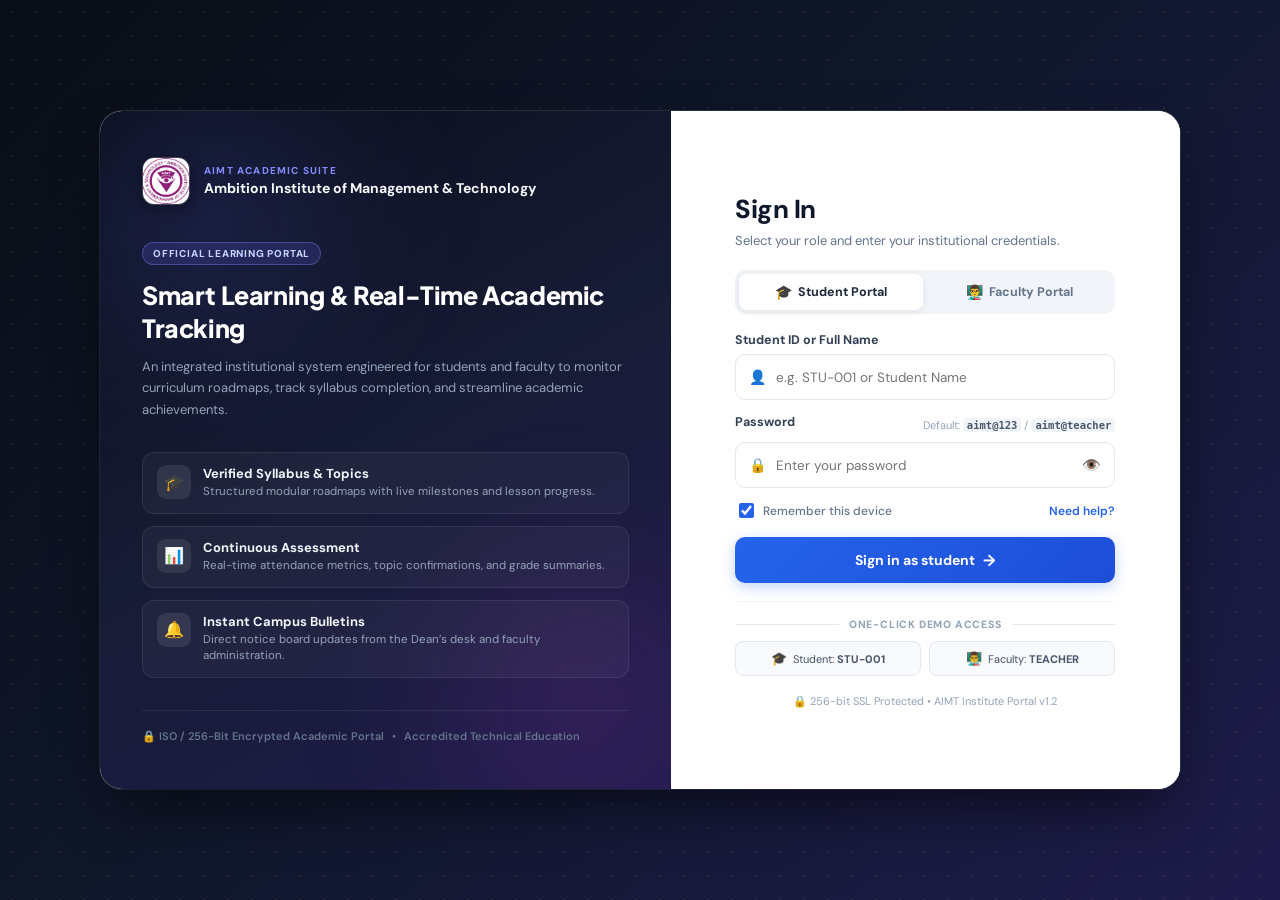
==== commit c566557c: "feat(auth): redesign login page with standard institutional dual-column layout, password toggle, and" ====
--- a/index.html
+++ b/index.html
@@ -17,36 +17,178 @@
 
 <body>
   <section class="login-screen" id="login-screen">
-    <div class="login-bg-shapes">
-      <div class="login-orb orb-1"></div>
-      <div class="login-orb orb-2"></div>
-      <div class="login-orb orb-3"></div>
-    </div>
-    <div class="login-panel" id="login-card">
-      <div class="brand login-brand">
-        <img src="logo.jpg" alt="AIMT Logo" class="brand-logo login-logo">
-        <span>AIMT Tracker</span>
+    <div class="login-container">
+      <!-- Left Column: Official Institutional Hero Showcase (Desktop & Tablet) -->
+      <div class="login-showcase">
+        <div class="showcase-glow glow-1"></div>
+        <div class="showcase-glow glow-2"></div>
+        <div class="showcase-content">
+          <div class="showcase-brand">
+            <img src="logo.jpg" alt="AIMT Logo" class="showcase-logo">
+            <div>
+              <span class="showcase-inst-kicker">AIMT ACADEMIC SUITE</span>
+              <h2 class="showcase-inst-title">Ambition Institute of Management &amp; Technology</h2>
+            </div>
+          </div>
+
+          <div class="showcase-hero-copy">
+            <span class="showcase-badge">OFFICIAL LEARNING PORTAL</span>
+            <h1 class="showcase-heading">Smart Learning &amp; Real-Time Academic Tracking</h1>
+            <p class="showcase-sub">
+              An integrated institutional system engineered for students and faculty to monitor curriculum roadmaps, track syllabus completion, and streamline academic achievements.
+            </p>
+          </div>
+
+          <div class="showcase-feature-list">
+            <div class="showcase-feature-card">
+              <div class="feature-icon">🎓</div>
+              <div>
+                <strong>Verified Syllabus &amp; Topics</strong>
+                <p>Structured modular roadmaps with live milestones and lesson progress.</p>
+              </div>
+            </div>
+            <div class="showcase-feature-card">
+              <div class="feature-icon">📊</div>
+              <div>
+                <strong>Continuous Assessment</strong>
+                <p>Real-time attendance metrics, topic confirmations, and grade summaries.</p>
+              </div>
+            </div>
+            <div class="showcase-feature-card">
+              <div class="feature-icon">🔔</div>
+              <div>
+                <strong>Instant Campus Bulletins</strong>
+                <p>Direct notice board updates from the Dean’s desk and faculty administration.</p>
+              </div>
+            </div>
+          </div>
+
+          <div class="showcase-footer">
+            <span>🔒 ISO / 256-Bit Encrypted Academic Portal</span>
+            <span>&bull;</span>
+            <span>Accredited Technical Education</span>
+          </div>
+        </div>
       </div>
-      <p class="login-kicker">AMBITION INSTITUTE OF MANAGEMENT & TECHNOLOGY</p>
-      <h1>Welcome back</h1>
-      <p class="login-sub">Sign in to access your learning workspace.</p>
-      <div class="login-role-switch" aria-label="Choose your portal">
-        <button class="active" type="button" data-login-role="student">Student</button>
-        <button type="button" data-login-role="teacher">Teacher</button>
-      </div>
-      <div class="login-alert" id="login-alert" style="display:none;"></div>
-      <form id="login-form">
-        <label for="login-name" id="login-name-label">Student ID or Full Name</label>
-        <input id="login-name" type="text" placeholder="e.g. STU-001 or Student Name" autocomplete="username" required>
-        <label for="login-password">Password</label>
-        <input id="login-password" type="password" placeholder="Enter password" autocomplete="current-password" required>
-        <button class="login-button" id="login-submit-btn" type="submit">
-          <span id="login-btn-text">Sign in as student</span>
-        </button>
-      </form>
-      <div class="login-credentials-hint">
-        <div><strong>Default Student:</strong> <code>STU-001</code> &bull; <code>aimt@123</code></div>
-        <div style="margin-top:2px;"><strong>Default Teacher:</strong> <code>TEACHER</code> &bull; <code>aimt@teacher</code></div>
+
+      <!-- Right Column: Standardized Enterprise Sign-In Card -->
+      <div class="login-form-wrapper">
+        <div class="login-card" id="login-card">
+          <!-- Mobile-only brand header -->
+          <div class="mobile-login-brand">
+            <img src="logo.jpg" alt="AIMT Logo" class="mobile-login-logo">
+            <div>
+              <div class="mobile-login-title">AIMT Tracker</div>
+              <div class="mobile-login-sub">Ambition Institute of Management &amp; Tech</div>
+            </div>
+          </div>
+
+          <div class="login-header">
+            <h2 class="login-title">Sign In</h2>
+            <p class="login-subtitle">Select your role and enter your institutional credentials.</p>
+          </div>
+
+          <!-- Segmented Portal Switcher -->
+          <div class="login-role-selector" role="tablist" aria-label="Portal Role Selector">
+            <button class="role-tab-btn active" type="button" data-login-role="student" role="tab" aria-selected="true">
+              <span class="role-tab-icon">🎓</span>
+              <span>Student Portal</span>
+            </button>
+            <button class="role-tab-btn" type="button" data-login-role="teacher" role="tab" aria-selected="false">
+              <span class="role-tab-icon">👨‍🏫</span>
+              <span>Faculty Portal</span>
+            </button>
+          </div>
+
+          <div class="login-alert" id="login-alert" style="display:none;" role="alert"></div>
+
+          <form id="login-form" novalidate>
+            <!-- Identifier field -->
+            <div class="form-group">
+              <label class="form-label" for="login-name" id="login-name-label">Student ID or Full Name</label>
+              <div class="input-container">
+                <span class="input-icon" aria-hidden="true">👤</span>
+                <input
+                  class="standard-input"
+                  id="login-name"
+                  type="text"
+                  placeholder="e.g. STU-001 or Student Name"
+                  autocomplete="username"
+                  autocapitalize="none"
+                  enterkeyhint="next"
+                  required
+                >
+              </div>
+            </div>
+
+            <!-- Password field with Show/Hide toggle -->
+            <div class="form-group" style="margin-top: 14px;">
+              <div class="form-label-row">
+                <label class="form-label" for="login-password">Password</label>
+                <span class="default-cred-hint-text">Default: <code>aimt@123</code> / <code>aimt@teacher</code></span>
+              </div>
+              <div class="input-container">
+                <span class="input-icon" aria-hidden="true">🔒</span>
+                <input
+                  class="standard-input has-toggle"
+                  id="login-password"
+                  type="password"
+                  placeholder="Enter your password"
+                  autocomplete="current-password"
+                  enterkeyhint="done"
+                  required
+                >
+                <button
+                  class="password-toggle-btn"
+                  id="btn-toggle-password"
+                  type="button"
+                  title="Toggle password visibility"
+                  aria-label="Toggle password visibility"
+                >
+                  <span id="password-toggle-icon">👁️</span>
+                </button>
+              </div>
+            </div>
+
+            <!-- Options Row -->
+            <div class="login-options-row">
+              <label class="remember-checkbox-label">
+                <input type="checkbox" id="remember-me" checked>
+                <span>Remember this device</span>
+              </label>
+              <button class="help-text-btn" id="btn-login-help" type="button">Need help?</button>
+            </div>
+
+            <!-- Submit Button -->
+            <button class="standard-login-btn" id="login-submit-btn" type="submit">
+              <span id="login-btn-text">Sign in as student</span>
+              <span class="btn-arrow" aria-hidden="true">&rarr;</span>
+            </button>
+          </form>
+
+          <!-- Quick Fill Demo Accounts -->
+          <div class="quick-access-section">
+            <div class="quick-access-header">
+              <span class="quick-access-line"></span>
+              <span class="quick-access-title">ONE-CLICK DEMO ACCESS</span>
+              <span class="quick-access-line"></span>
+            </div>
+            <div class="quick-access-buttons">
+              <button class="quick-cred-chip" type="button" data-quick-fill="student" title="Fill student credentials">
+                <span class="quick-icon">🎓</span>
+                <span class="quick-label">Student: <strong>STU-001</strong></span>
+              </button>
+              <button class="quick-cred-chip" type="button" data-quick-fill="teacher" title="Fill teacher credentials">
+                <span class="quick-icon">👨‍🏫</span>
+                <span class="quick-label">Faculty: <strong>TEACHER</strong></span>
+              </button>
+            </div>
+          </div>
+
+          <div class="login-card-footer">
+            <span>🔒 256-bit SSL Protected &bull; AIMT Institute Portal v1.2</span>
+          </div>
+        </div>
       </div>
     </div>
   </section>
--- a/Style.css
+++ b/Style.css
@@ -385,94 +385,308 @@
 body.authenticated .shell { display: grid }
 body.authenticated .login-screen { display: none }
 
+/* ==========================================================================
+   Standard Enterprise Login Screen (AIMT Academic Suite)
+   ========================================================================== */
 .login-screen {
     min-height: 100vh;
+    display: flex;
+    align-items: center;
+    justify-content: center;
+    padding: 28px 20px;
+    background-color: #0b0f19;
+    background-image: 
+        radial-gradient(rgba(255, 255, 255, 0.08) 1px, transparent 1px),
+        linear-gradient(135deg, #090d16 0%, #0f172a 45%, #1e1b4b 100%);
+    background-size: 24px 24px, 100% 100%;
+    position: relative;
+    overflow-x: hidden;
+    font-family: 'DM Sans', -apple-system, BlinkMacSystemFont, 'Segoe UI', Roboto, sans-serif;
+}
+
+.login-container {
+    max-width: 1080px;
+    width: 100%;
+    min-height: 620px;
     display: grid;
-    place-items: center;
-    padding: 24px;
-    background: linear-gradient(135deg, #0d1224 0%, #171e38 50%, #201a35 100%);
-    position: relative;
+    grid-template-columns: 1.12fr 1fr;
+    border-radius: 22px;
     overflow: hidden;
-}
-
-/* Floating Ambient Orbs */
-.login-bg-shapes {
-    position: absolute;
-    inset: 0;
-    overflow: hidden;
-    pointer-events: none;
-}
-
-.login-orb {
-    position: absolute;
-    border-radius: 50%;
-    filter: blur(80px);
-    opacity: 0.42;
-    animation: floatOrb 12s ease-in-out infinite alternate;
-}
-
-.orb-1 {
-    width: 380px;
-    height: 380px;
-    background: radial-gradient(circle, #5b4de0, transparent);
-    top: -80px;
-    left: -80px;
-    animation-duration: 14s;
-}
-
-.orb-2 {
-    width: 420px;
-    height: 420px;
-    background: radial-gradient(circle, #8a1d77, transparent);
-    bottom: -100px;
-    right: -80px;
-    animation-duration: 18s;
-}
-
-.orb-3 {
-    width: 280px;
-    height: 280px;
-    background: radial-gradient(circle, #28b487, transparent);
-    bottom: 18%;
-    left: 14%;
-    opacity: 0.22;
-    animation-duration: 11s;
-}
-
-@keyframes floatOrb {
-    0% { transform: translate(0, 0) scale(1); }
-    50% { transform: translate(35px, 25px) scale(1.08); }
-    100% { transform: translate(-25px, 45px) scale(0.96); }
-}
-
-.login-panel {
+    background: #ffffff;
+    box-shadow: 0 25px 60px -15px rgba(0, 0, 0, 0.65), 0 0 0 1px rgba(255, 255, 255, 0.12);
     position: relative;
     z-index: 10;
-    width: min(100%, 430px);
-    background: rgba(255, 255, 255, 0.96);
-    backdrop-filter: blur(20px);
-    border: 1px solid rgba(255, 255, 255, 0.85);
-    border-radius: 22px;
-    padding: 34px 30px;
-    box-shadow: 0 25px 60px -15px rgba(0, 0, 0, 0.45), 0 0 35px rgba(91, 77, 224, 0.12);
-    animation: cardAppear 0.45s cubic-bezier(0.16, 1, 0.3, 1);
-}
-
-@keyframes cardAppear {
-    0% { opacity: 0; transform: translateY(20px) scale(0.97); }
+    animation: loginCardFadeIn 0.4s cubic-bezier(0.16, 1, 0.3, 1);
+}
+
+@keyframes loginCardFadeIn {
+    0% { opacity: 0; transform: translateY(18px) scale(0.98); }
     100% { opacity: 1; transform: translateY(0) scale(1); }
 }
 
-.login-panel.has-error {
-    animation: shakeCard 0.4s ease-in-out;
-}
-
-@keyframes shakeCard {
+/* Shake animation on invalid authentication */
+.login-card.has-error {
+    animation: loginShake 0.4s ease-in-out;
+}
+
+@keyframes loginShake {
     0%, 100% { transform: translateX(0); }
     20%, 60% { transform: translateX(-8px); }
     40%, 80% { transform: translateX(8px); }
 }
 
+/* Left Column: Institutional Showcase */
+.login-showcase {
+    background: linear-gradient(150deg, #090e1a 0%, #171c36 50%, #1e1b4b 100%);
+    padding: 46px 42px;
+    color: #ffffff;
+    position: relative;
+    overflow: hidden;
+    display: flex;
+    flex-direction: column;
+    justify-content: space-between;
+}
+
+.showcase-glow {
+    position: absolute;
+    border-radius: 50%;
+    pointer-events: none;
+    filter: blur(80px);
+}
+
+.glow-1 {
+    width: 320px;
+    height: 320px;
+    background: radial-gradient(circle, rgba(99, 102, 241, 0.32), transparent 70%);
+    top: -60px;
+    left: -60px;
+}
+
+.glow-2 {
+    width: 340px;
+    height: 340px;
+    background: radial-gradient(circle, rgba(217, 70, 239, 0.22), transparent 70%);
+    bottom: -80px;
+    right: -80px;
+}
+
+.showcase-content {
+    position: relative;
+    z-index: 2;
+    display: flex;
+    flex-direction: column;
+    height: 100%;
+    justify-content: space-between;
+    gap: 32px;
+}
+
+.showcase-brand {
+    display: flex;
+    align-items: center;
+    gap: 14px;
+}
+
+.showcase-logo {
+    width: 48px;
+    height: 48px;
+    border-radius: 12px;
+    object-fit: cover;
+    box-shadow: 0 4px 14px rgba(0, 0, 0, 0.35);
+    border: 1.5px solid rgba(255, 255, 255, 0.18);
+}
+
+.showcase-inst-kicker {
+    font-size: 10px;
+    font-weight: 800;
+    letter-spacing: 1.2px;
+    color: #818cf8;
+    text-transform: uppercase;
+    display: block;
+}
+
+.showcase-inst-title {
+    font-size: 14px;
+    font-weight: 700;
+    color: #f8fafc;
+    line-height: 1.3;
+    margin: 2px 0 0;
+}
+
+.showcase-hero-copy {
+    margin-top: 4px;
+}
+
+.showcase-badge {
+    display: inline-block;
+    background: rgba(99, 102, 241, 0.18);
+    border: 1px solid rgba(129, 140, 248, 0.35);
+    color: #c7d2fe;
+    font-size: 10px;
+    font-weight: 800;
+    letter-spacing: 0.8px;
+    padding: 4px 10px;
+    border-radius: 999px;
+    margin-bottom: 14px;
+}
+
+.showcase-heading {
+    font-size: 25px;
+    font-weight: 800;
+    line-height: 1.3;
+    color: #ffffff;
+    letter-spacing: -0.4px;
+    margin: 0 0 12px;
+}
+
+.showcase-sub {
+    font-size: 13px;
+    line-height: 1.65;
+    color: #94a3b8;
+    margin: 0;
+}
+
+.showcase-feature-list {
+    display: flex;
+    flex-direction: column;
+    gap: 12px;
+}
+
+.showcase-feature-card {
+    display: flex;
+    align-items: flex-start;
+    gap: 12px;
+    padding: 12px 14px;
+    background: rgba(255, 255, 255, 0.04);
+    border: 1px solid rgba(255, 255, 255, 0.08);
+    border-radius: 12px;
+    transition: background 0.2s ease;
+}
+
+.showcase-feature-card:hover {
+    background: rgba(255, 255, 255, 0.07);
+}
+
+.feature-icon {
+    width: 34px;
+    height: 34px;
+    border-radius: 9px;
+    background: rgba(255, 255, 255, 0.09);
+    display: flex;
+    align-items: center;
+    justify-content: center;
+    font-size: 16px;
+    flex-shrink: 0;
+}
+
+.showcase-feature-card strong {
+    font-size: 13px;
+    font-weight: 700;
+    color: #f1f5f9;
+    display: block;
+    margin-bottom: 2px;
+}
+
+.showcase-feature-card p {
+    font-size: 11.5px;
+    color: #94a3b8;
+    margin: 0;
+    line-height: 1.45;
+}
+
+.showcase-footer {
+    display: flex;
+    align-items: center;
+    gap: 8px;
+    font-size: 11px;
+    color: #64748b;
+    font-weight: 600;
+    padding-top: 18px;
+    border-top: 1px solid rgba(255, 255, 255, 0.08);
+}
+
+/* Right Column: Standardized Sign-In Form */
+.login-form-wrapper {
+    padding: 44px 38px;
+    display: flex;
+    flex-direction: column;
+    justify-content: center;
+    background: #ffffff;
+}
+
+.login-card {
+    width: 100%;
+    max-width: 380px;
+    margin: 0 auto;
+    display: flex;
+    flex-direction: column;
+}
+
+.mobile-login-brand {
+    display: none;
+}
+
+.login-header {
+    margin-bottom: 20px;
+}
+
+.login-title {
+    font-size: 26px;
+    font-weight: 800;
+    color: #0f172a;
+    letter-spacing: -0.5px;
+    margin: 0 0 6px;
+}
+
+.login-subtitle {
+    font-size: 13px;
+    color: #64748b;
+    margin: 0;
+    line-height: 1.45;
+}
+
+/* Segmented Role Switcher */
+.login-role-selector {
+    display: grid;
+    grid-template-columns: 1fr 1fr;
+    background: #f1f5f9;
+    padding: 4px;
+    border-radius: 11px;
+    margin-bottom: 18px;
+    gap: 4px;
+}
+
+.role-tab-btn {
+    display: flex;
+    align-items: center;
+    justify-content: center;
+    gap: 6px;
+    padding: 9px 12px;
+    background: transparent;
+    border: none;
+    border-radius: 8px;
+    font-size: 12.5px;
+    font-weight: 700;
+    color: #64748b;
+    cursor: pointer;
+    transition: all 0.2s ease;
+    font-family: inherit;
+}
+
+.role-tab-btn:hover {
+    color: #0f172a;
+}
+
+.role-tab-btn.active {
+    background: #ffffff;
+    color: #1e293b;
+    box-shadow: 0 2px 8px rgba(15, 23, 42, 0.08);
+}
+
+.role-tab-icon {
+    font-size: 14px;
+}
+
+/* Alert Notification */
 .login-alert {
     padding: 10px 14px;
     border-radius: 9px;
@@ -497,60 +711,316 @@
     border: 1px solid #c6f6d5;
 }
 
-.login-credentials-hint {
+/* Form Controls */
+.form-group {
+    display: flex;
+    flex-direction: column;
+}
+
+.form-label {
+    font-size: 12.5px;
+    font-weight: 700;
+    color: #334155;
+    margin-bottom: 6px;
+}
+
+.form-label-row {
+    display: flex;
+    justify-content: space-between;
+    align-items: center;
+    margin-bottom: 6px;
+}
+
+.default-cred-hint-text {
+    font-size: 11px;
+    color: #94a3b8;
+}
+
+.default-cred-hint-text code {
+    font-size: 10.5px;
+    font-weight: 700;
+    background: #f1f5f9;
+    padding: 1px 4px;
+    border-radius: 4px;
+    color: #475569;
+}
+
+.input-container {
+    position: relative;
+    display: flex;
+    align-items: center;
+    width: 100%;
+}
+
+.input-icon {
+    position: absolute;
+    left: 14px;
+    pointer-events: none;
+    font-size: 14px;
+    color: #94a3b8;
+    display: flex;
+    align-items: center;
+    justify-content: center;
+}
+
+.standard-input {
+    width: 100%;
+    height: 46px;
+    border: 1.5px solid #e2e8f0;
+    border-radius: 10px;
+    padding: 0 14px 0 40px;
+    font-size: 13.5px;
+    font-family: inherit;
+    color: #0f172a;
+    background: #ffffff;
+    transition: border-color 0.15s ease, box-shadow 0.15s ease;
+    box-sizing: border-box;
+}
+
+.standard-input:focus {
+    border-color: #3b82f6;
+    box-shadow: 0 0 0 3.5px rgba(59, 130, 246, 0.15);
+    outline: none;
+}
+
+.standard-input.has-toggle {
+    padding-right: 44px;
+}
+
+.password-toggle-btn {
+    position: absolute;
+    right: 8px;
+    width: 32px;
+    height: 32px;
+    border: none;
+    background: transparent;
+    cursor: pointer;
+    border-radius: 6px;
+    display: flex;
+    align-items: center;
+    justify-content: center;
+    font-size: 15px;
+    color: #64748b;
+    transition: background 0.15s ease;
+}
+
+.password-toggle-btn:hover {
+    background: #f1f5f9;
+    color: #0f172a;
+}
+
+/* Options Row */
+.login-options-row {
+    display: flex;
+    justify-content: space-between;
+    align-items: center;
+    margin: 12px 0 16px;
+    font-size: 12px;
+}
+
+.remember-checkbox-label {
+    display: flex;
+    align-items: center;
+    gap: 6px;
+    color: #64748b;
+    cursor: pointer;
+    user-select: none;
+    font-weight: 500;
+}
+
+.remember-checkbox-label input[type="checkbox"] {
+    accent-color: #2563eb;
+    width: 15px;
+    height: 15px;
+    cursor: pointer;
+}
+
+.help-text-btn {
+    background: none;
+    border: none;
+    color: #2563eb;
+    font-size: 12px;
+    font-weight: 600;
+    cursor: pointer;
+    padding: 0;
+    font-family: inherit;
+}
+
+.help-text-btn:hover {
+    text-decoration: underline;
+}
+
+/* Primary Button */
+.standard-login-btn {
+    width: 100%;
+    height: 46px;
+    background: linear-gradient(135deg, #2563eb 0%, #1d4ed8 100%);
+    color: #ffffff;
+    border: none;
+    border-radius: 10px;
+    font-size: 14px;
+    font-weight: 700;
+    font-family: inherit;
+    cursor: pointer;
+    display: flex;
+    align-items: center;
+    justify-content: center;
+    gap: 8px;
+    box-shadow: 0 4px 14px rgba(37, 99, 235, 0.28);
+    transition: all 0.15s ease;
+}
+
+.standard-login-btn:hover {
+    box-shadow: 0 6px 18px rgba(37, 99, 235, 0.38);
+    transform: translateY(-1px);
+}
+
+.standard-login-btn:active {
+    transform: scale(0.98);
+    box-shadow: 0 2px 8px rgba(37, 99, 235, 0.2);
+}
+
+.btn-arrow {
+    font-size: 16px;
+    transition: transform 0.15s ease;
+}
+
+.standard-login-btn:hover .btn-arrow {
+    transform: translateX(3px);
+}
+
+/* Quick Access Demo Accounts */
+.quick-access-section {
     margin-top: 18px;
-    padding: 10px 12px;
+    padding-top: 16px;
+    border-top: 1px solid #f1f5f9;
+}
+
+.quick-access-header {
+    display: flex;
+    align-items: center;
+    gap: 10px;
+    margin-bottom: 10px;
+}
+
+.quick-access-title {
+    font-size: 10.5px;
+    font-weight: 800;
+    letter-spacing: 0.8px;
+    color: #94a3b8;
+    white-space: nowrap;
+}
+
+.quick-access-line {
+    flex: 1;
+    height: 1px;
+    background: #e2e8f0;
+}
+
+.quick-access-buttons {
+    display: grid;
+    grid-template-columns: 1fr 1fr;
+    gap: 8px;
+}
+
+.quick-cred-chip {
+    display: flex;
+    align-items: center;
+    justify-content: center;
+    gap: 6px;
+    padding: 8px 10px;
     background: #f8fafc;
-    border: 1px dashed var(--line);
-    border-radius: 9px;
+    border: 1px solid #e2e8f0;
+    border-radius: 8px;
+    font-size: 11px;
+    font-family: inherit;
+    color: #475569;
+    cursor: pointer;
+    transition: all 0.15s ease;
+    white-space: nowrap;
+}
+
+.quick-cred-chip:hover {
+    background: #eff6ff;
+    border-color: #bfdbfe;
+    color: #1d4ed8;
+    transform: translateY(-1px);
+}
+
+.quick-icon {
+    font-size: 13px;
+}
+
+.login-card-footer {
+    margin-top: 18px;
     text-align: center;
-    color: var(--muted);
     font-size: 11px;
-    line-height: 1.5;
-}
-
-.login-credentials-hint code {
-    background: #edf2f7;
-    color: var(--ink);
-    padding: 1px 5px;
-    border-radius: 4px;
-    font-weight: 700;
-}
-
-.login-brand {
-    color: var(--ink);
-    padding: 0;
-    margin-bottom: 20px;
-    display: flex;
-    align-items: center;
-    gap: 14px;
-}
-
-.login-brand .brand-logo {
-    width: 52px;
-    height: 52px;
-    box-shadow: 0 4px 14px rgba(124, 24, 109, 0.18);
-}
-
-.login-brand span {
-    font-size: 24px;
-    font-weight: 800;
-    color: var(--ink);
-}
-
-.login-kicker { color: var(--blue); font-size: 11px; letter-spacing: 1.2px; font-weight: 800; margin: 0 0 8px }
-.login-panel h1 { font-size: 28px; margin: 0 }
-.login-sub { color: var(--muted); font-size: 13px; line-height: 1.5; margin: 8px 0 20px }
-.login-role-switch { display: grid; grid-template-columns: 1fr 1fr; padding: 4px; border-radius: 11px; background: var(--blue-soft); margin-bottom: 20px }
-.login-role-switch button { border: 0; background: transparent; color: #667092; border-radius: 8px; padding: 10px; cursor: pointer; font: 700 13px 'DM Sans'; transition: all 0.2s ease; }
-.login-role-switch button.active { background: #fff; color: var(--ink); box-shadow: 0 2px 6px rgba(30, 42, 95, .1) }
-#login-form { display: grid; gap: 8px }
-#login-form label, .field-label { font-size: 12px; font-weight: 700; margin-top: 5px }
-#login-form input, .form-input { border: 1px solid var(--line); border-radius: 9px; padding: 11px; font: 13px 'DM Sans'; color: var(--ink); outline-color: var(--blue) }
-.login-button { margin-top: 12px; border: 0; border-radius: 9px; padding: 12px; background: var(--blue); color: #fff; cursor: pointer; font: 700 13px 'DM Sans'; transition: background 0.15s ease, transform 0.15s ease; }
-.login-button:hover { background: #4556d6; }
-.login-button:active { transform: scale(0.98); }
-.login-note { color: var(--muted); font-size: 11px; text-align: center; margin: 18px 0 0 }
+    color: #94a3b8;
+}
+
+/* Responsive Styles for Login Screen */
+@media(max-width: 960px) {
+    .login-container {
+        grid-template-columns: 1fr;
+        max-width: 460px;
+        min-height: auto;
+        border-radius: 18px;
+    }
+
+    .login-showcase {
+        display: none;
+    }
+
+    .mobile-login-brand {
+        display: flex;
+        align-items: center;
+        gap: 12px;
+        margin-bottom: 20px;
+        padding-bottom: 14px;
+        border-bottom: 1px solid #f1f5f9;
+    }
+
+    .mobile-login-logo {
+        width: 44px;
+        height: 44px;
+        border-radius: 10px;
+        object-fit: cover;
+    }
+
+    .mobile-login-title {
+        font-size: 16px;
+        font-weight: 800;
+        color: #0f172a;
+    }
+
+    .mobile-login-sub {
+        font-size: 11px;
+        color: #64748b;
+    }
+
+    .login-form-wrapper {
+        padding: 34px 28px;
+    }
+}
+
+@media(max-width: 480px) {
+    .login-screen {
+        padding: 12px;
+    }
+
+    .login-form-wrapper {
+        padding: 26px 18px;
+    }
+
+    .quick-access-buttons {
+        grid-template-columns: 1fr;
+    }
+
+    .standard-input {
+        font-size: 16px !important;
+    }
+}
+
 .logout-button { border: 1px solid var(--line); border-radius: 9px; background: #fff; color: var(--muted); padding: 8px 10px; font: 700 12px 'DM Sans'; cursor: pointer }
 
 .top-action-btn {
@@ -1729,18 +2199,12 @@
         font-size: 17px;
     }
 
-    .login-panel {
+    .login-card {
         max-width: 94vw !important;
-        padding: 24px 16px !important;
-    }
-
-    .login-brand-logo {
-        width: 48px !important;
-        height: 48px !important;
     }
 
     .login-title {
-        font-size: 20px !important;
+        font-size: 22px !important;
     }
 
     .mobile-bottom-nav {
